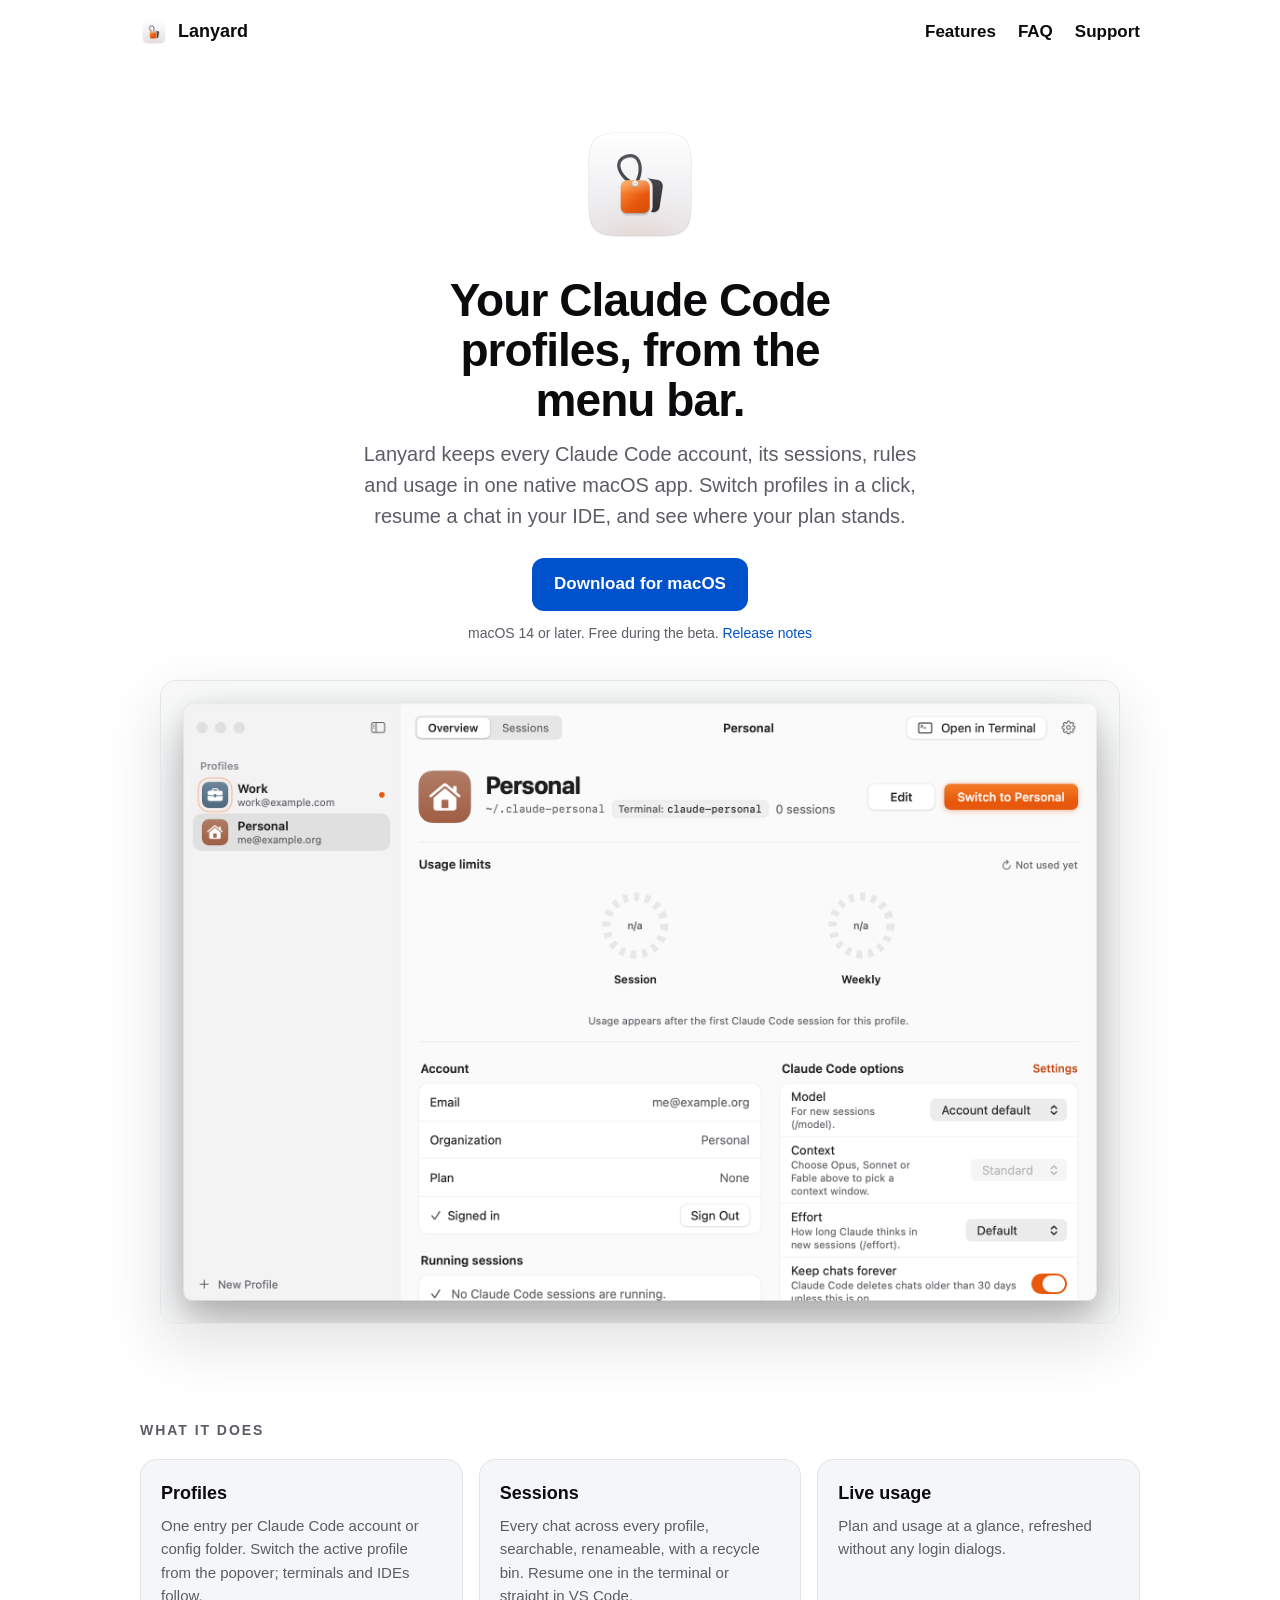
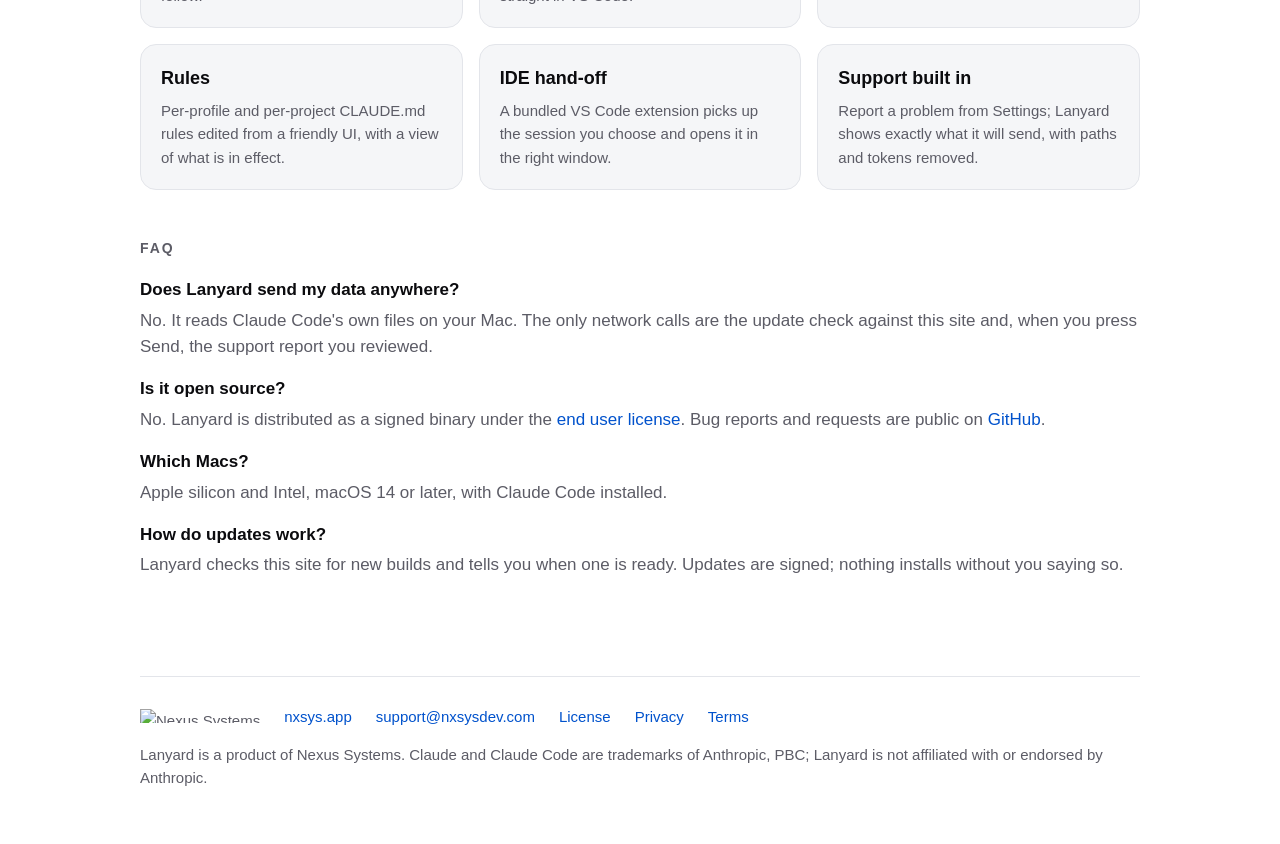
==== docs/index.html @ e1b62640 "chore: initial content" ====
<!doctype html>
<html lang="en">
<head>
<meta charset="utf-8">
<meta name="viewport" content="width=device-width, initial-scale=1">
<title>Lanyard for macOS</title>
<meta name="description" content="Lanyard is a native macOS menu bar app that manages your Claude Code profiles: accounts, sessions, rules, IDE hand-off and usage, from one place.">
<meta property="og:title" content="Lanyard for macOS">
<meta property="og:description" content="Manage your Claude Code profiles from the menu bar.">
<meta property="og:image" content="https://lanyard.nxsys.app/assets/og-image.png">
<meta property="og:url" content="https://lanyard.nxsys.app">
<link rel="icon" href="assets/favicon-64.png" type="image/png">
<style>
  :root { --blue: #0052CC; --ink: #0b0b0e; --muted: #5c5c66; --bg: #ffffff; --card: #f5f6f8; --rule: #e3e5ea; }
  @media (prefers-color-scheme: dark) { :root { --ink: #f3f3f5; --muted: #a0a0aa; --bg: #0b0b0e; --card: #15161a; --rule: #26272d; } }
  * { box-sizing: border-box; }
  html, body { margin: 0; background: var(--bg); color: var(--ink); font: 17px/1.55 -apple-system, "Helvetica Neue", Inter, Arial, sans-serif; }
  a { color: var(--blue); text-decoration: none; } a:hover { text-decoration: underline; }
  .wrap { max-width: 1040px; margin: 0 auto; padding: 0 20px; }
  nav { display: flex; align-items: center; justify-content: space-between; height: 64px; }
  nav .brand { display: flex; align-items: center; gap: 10px; color: var(--ink); font-weight: 700; font-size: 18px; }
  nav .brand img { width: 28px; height: 28px; border-radius: 7px; }
  nav .links a { color: var(--ink); font-weight: 600; margin-left: 22px; }
  .hero { padding: 56px 0 40px; text-align: center; }
  .hero img.icon { width: 128px; height: 128px; border-radius: 28px; }
  .hero h1 { font-size: 46px; line-height: 1.08; letter-spacing: -0.02em; margin: 20px auto 14px; max-width: 18ch; }
  .hero p { font-size: 20px; color: var(--muted); max-width: 52ch; margin: 0 auto 26px; }
  .btn { display: inline-block; background: var(--blue); color: #fff; font-weight: 600; padding: 13px 22px; border-radius: 12px; font-size: 17px; }
  .btn:hover { text-decoration: none; filter: brightness(1.08); }
  .sub { font-size: 14px; color: var(--muted); margin-top: 12px; }
  .shot { margin: 36px auto 0; max-width: 960px; border-radius: 16px; overflow: hidden; border: 1px solid var(--rule); box-shadow: 0 20px 60px rgba(0,0,0,0.12); background: var(--card); }
  .shot img { display: block; width: 100%; height: auto; }
  main { padding: 56px 0 24px; }
  h2 { font-size: 14px; letter-spacing: 0.14em; text-transform: uppercase; color: var(--muted); margin: 0 0 18px; }
  .grid { display: grid; grid-template-columns: repeat(auto-fit, minmax(260px, 1fr)); gap: 16px; }
  .f { background: var(--card); border: 1px solid var(--rule); border-radius: 16px; padding: 20px; }
  .f h3 { margin: 0 0 6px; font-size: 18px; }
  .f p { margin: 0; color: var(--muted); font-size: 15px; }
  .faq dt { font-weight: 600; margin-top: 16px; } .faq dd { margin: 4px 0 0; color: var(--muted); }
  footer { border-top: 1px solid var(--rule); margin-top: 56px; padding: 28px 0 40px; color: var(--muted); font-size: 15px; }
  footer .row { display: flex; flex-wrap: wrap; gap: 8px 24px; align-items: center; }
  footer img { height: 14px; }
  @media (max-width: 600px) { .hero h1 { font-size: 34px; } nav .links a { margin-left: 14px; } }
</style>
</head>
<body>
<div class="wrap">
  <nav>
    <a class="brand" href="/"><img src="assets/lanyard-icon-256.png" alt="">Lanyard</a>
    <div class="links"><a href="#features">Features</a><a href="#faq">FAQ</a><a href="https://github.com/NX-System/lanyard-support">Support</a></div>
  </nav>

  <section class="hero">
    <img class="icon" src="assets/lanyard-icon-256.png" alt="Lanyard icon">
    <h1>Your Claude Code profiles, from the menu bar.</h1>
    <p>Lanyard keeps every Claude Code account, its sessions, rules and usage in one native macOS app. Switch profiles in a click, resume a chat in your IDE, and see where your plan stands.</p>
    <a class="btn" href="https://github.com/NX-System/lanyard-releases/releases/latest">Download for macOS</a>
    <div class="sub">macOS 14 or later. Free during the beta. <a href="https://github.com/NX-System/lanyard-releases/releases">Release notes</a></div>
    <div class="shot"><img src="assets/hero.png" alt="Lanyard main window showing profiles and sessions"></div>
  </section>

  <main>
    <h2 id="features">What it does</h2>
    <div class="grid">
      <div class="f"><h3>Profiles</h3><p>One entry per Claude Code account or config folder. Switch the active profile from the popover; terminals and IDEs follow.</p></div>
      <div class="f"><h3>Sessions</h3><p>Every chat across every profile, searchable, renameable, with a recycle bin. Resume one in the terminal or straight in VS Code.</p></div>
      <div class="f"><h3>Live usage</h3><p>Plan and usage at a glance, refreshed without any login dialogs.</p></div>
      <div class="f"><h3>Rules</h3><p>Per-profile and per-project CLAUDE.md rules edited from a friendly UI, with a view of what is in effect.</p></div>
      <div class="f"><h3>IDE hand-off</h3><p>A bundled VS Code extension picks up the session you choose and opens it in the right window.</p></div>
      <div class="f"><h3>Support built in</h3><p>Report a problem from Settings; Lanyard shows exactly what it will send, with paths and tokens removed.</p></div>
    </div>

    <h2 id="faq" style="margin-top:48px">FAQ</h2>
    <dl class="faq">
      <dt>Does Lanyard send my data anywhere?</dt>
      <dd>No. It reads Claude Code's own files on your Mac. The only network calls are the update check against this site and, when you press Send, the support report you reviewed.</dd>
      <dt>Is it open source?</dt>
      <dd>No. Lanyard is distributed as a signed binary under the <a href="eula.html">end user license</a>. Bug reports and requests are public on <a href="https://github.com/NX-System/lanyard-support">GitHub</a>.</dd>
      <dt>Which Macs?</dt>
      <dd>Apple silicon and Intel, macOS 14 or later, with Claude Code installed.</dd>
      <dt>How do updates work?</dt>
      <dd>Lanyard checks this site for new builds and tells you when one is ready. Updates are signed; nothing installs without you saying so.</dd>
    </dl>
  </main>

  <footer>
    <div class="row">
      <img src="assets/wordmark-blue.svg" alt="Nexus Systems" style="height:14px">
      <a href="https://nxsys.app">nxsys.app</a>
      <a href="mailto:support@nxsysdev.com">support@nxsysdev.com</a>
      <a href="eula.html">License</a>
      <a href="privacy.html">Privacy</a>
      <a href="terms.html">Terms</a>
    </div>
    <p>Lanyard is a product of Nexus Systems. Claude and Claude Code are trademarks of Anthropic, PBC; Lanyard is not affiliated with or endorsed by Anthropic.</p>
  </footer>
</div>
</body>
</html>
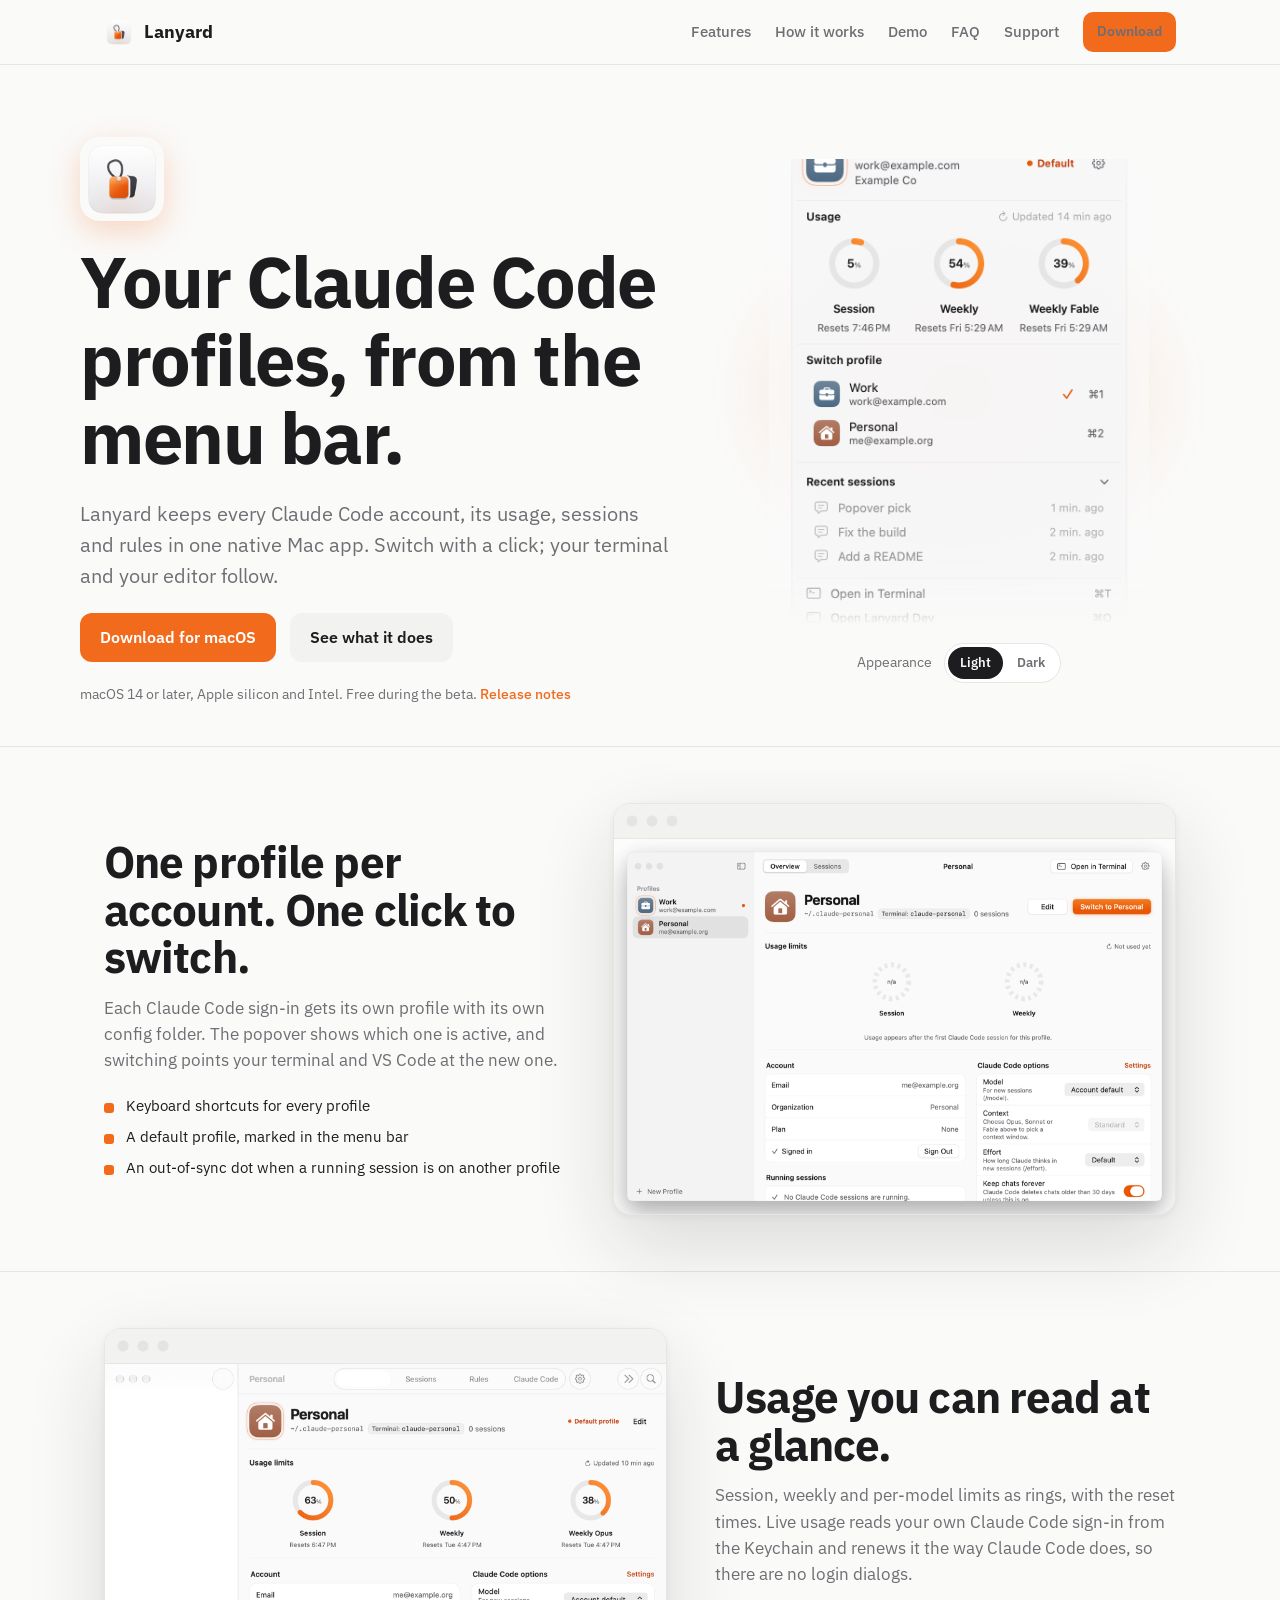
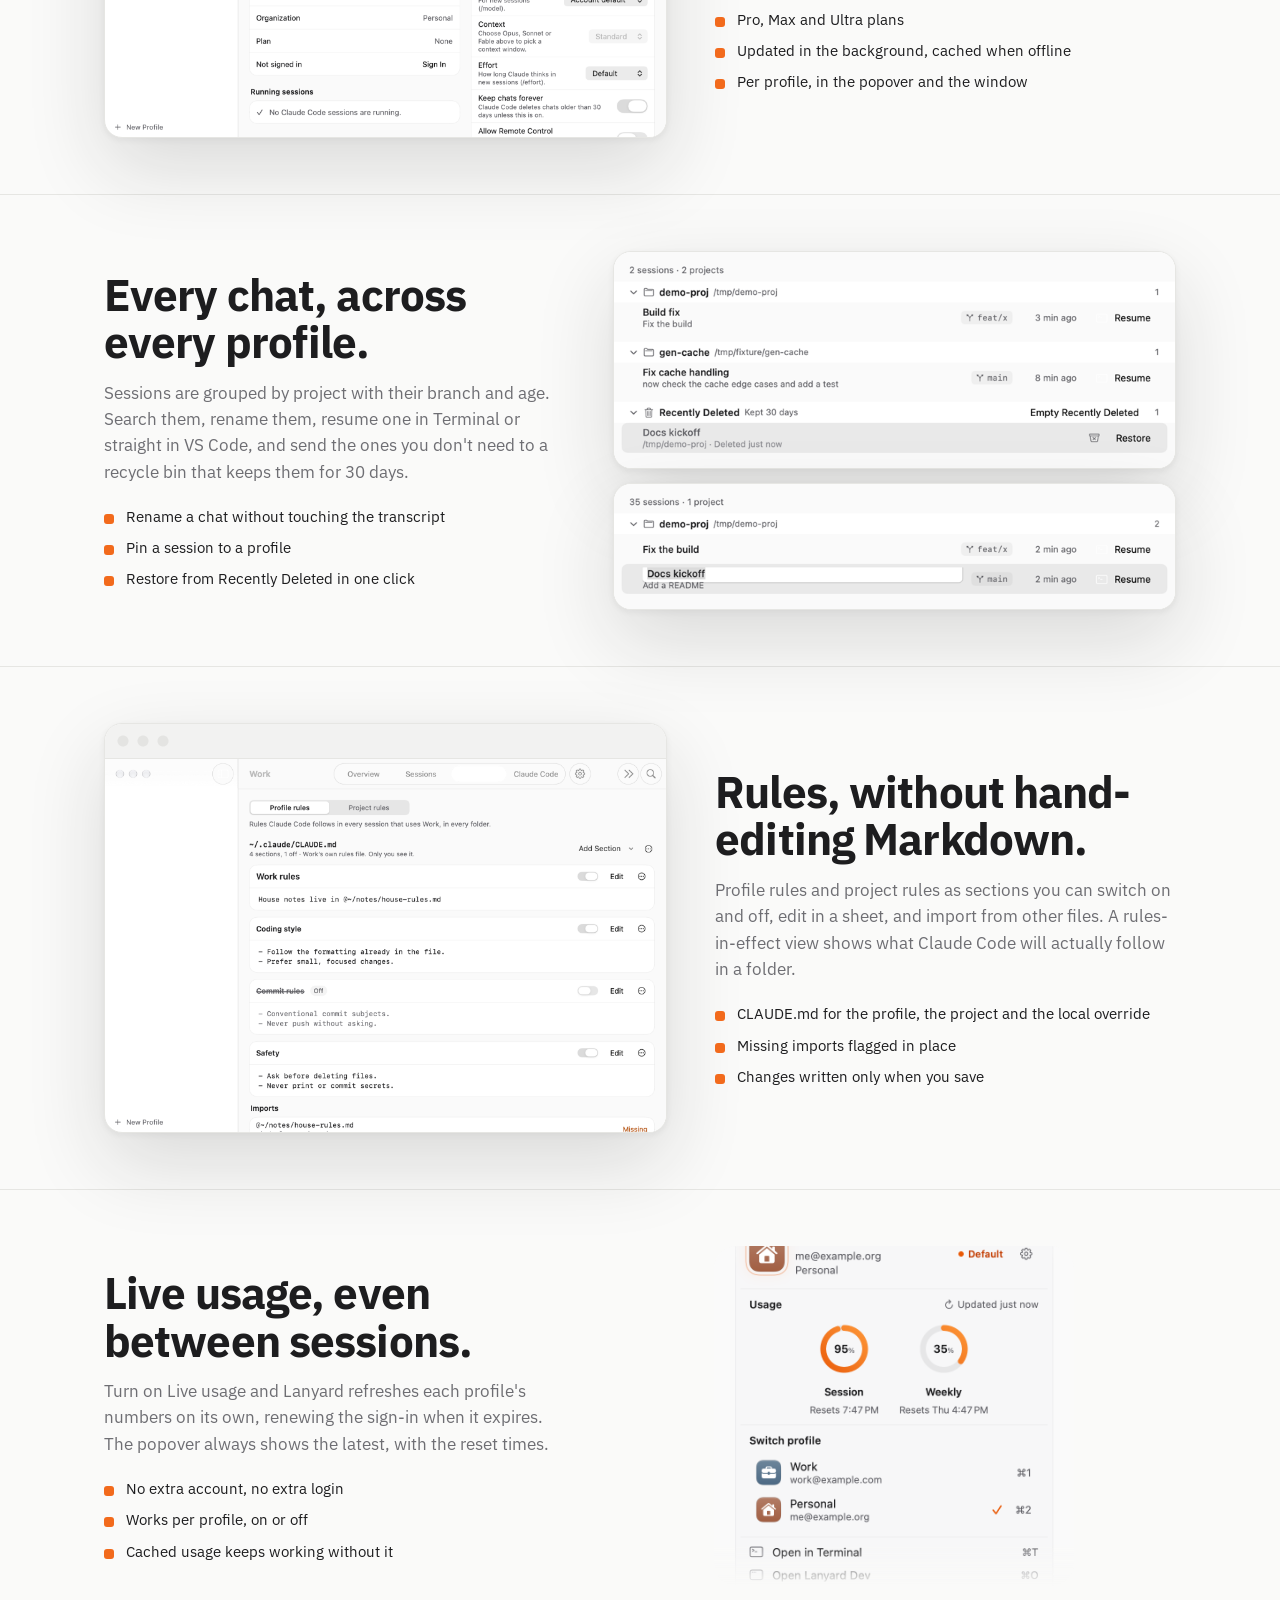
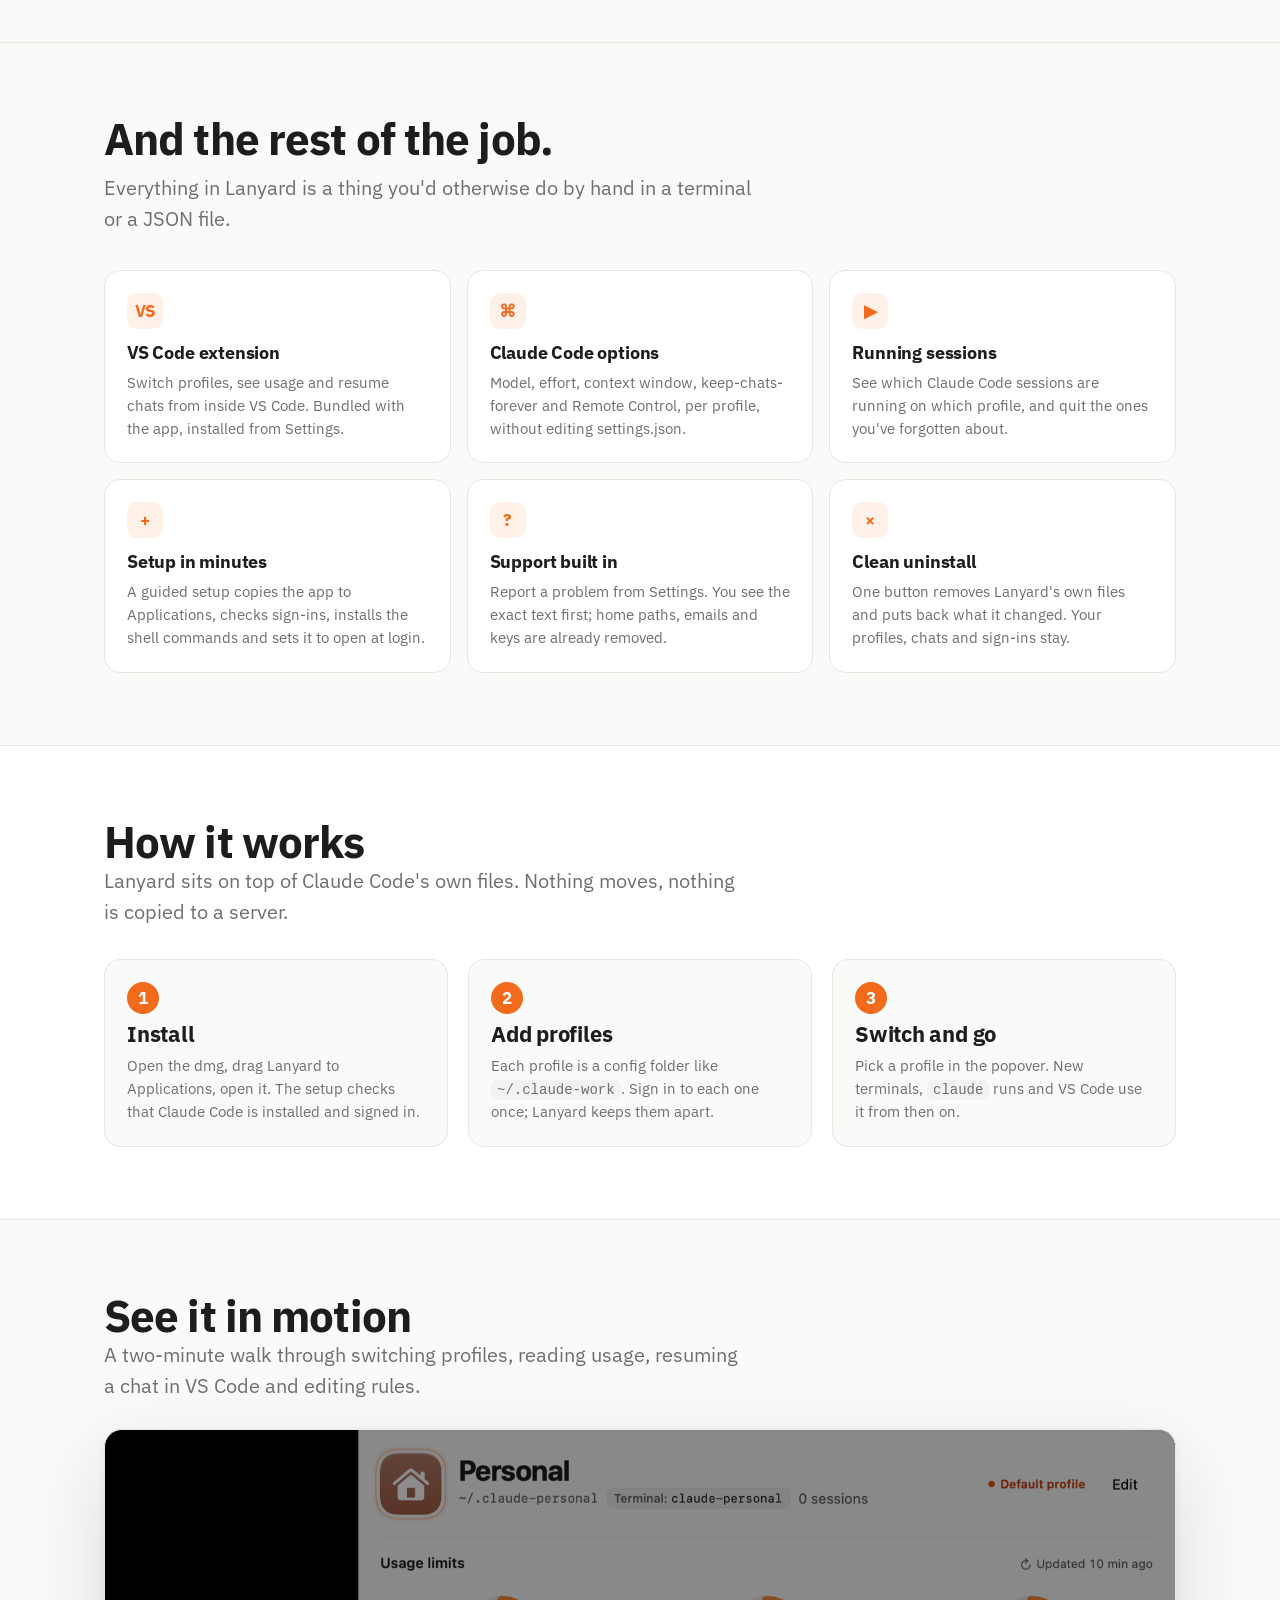
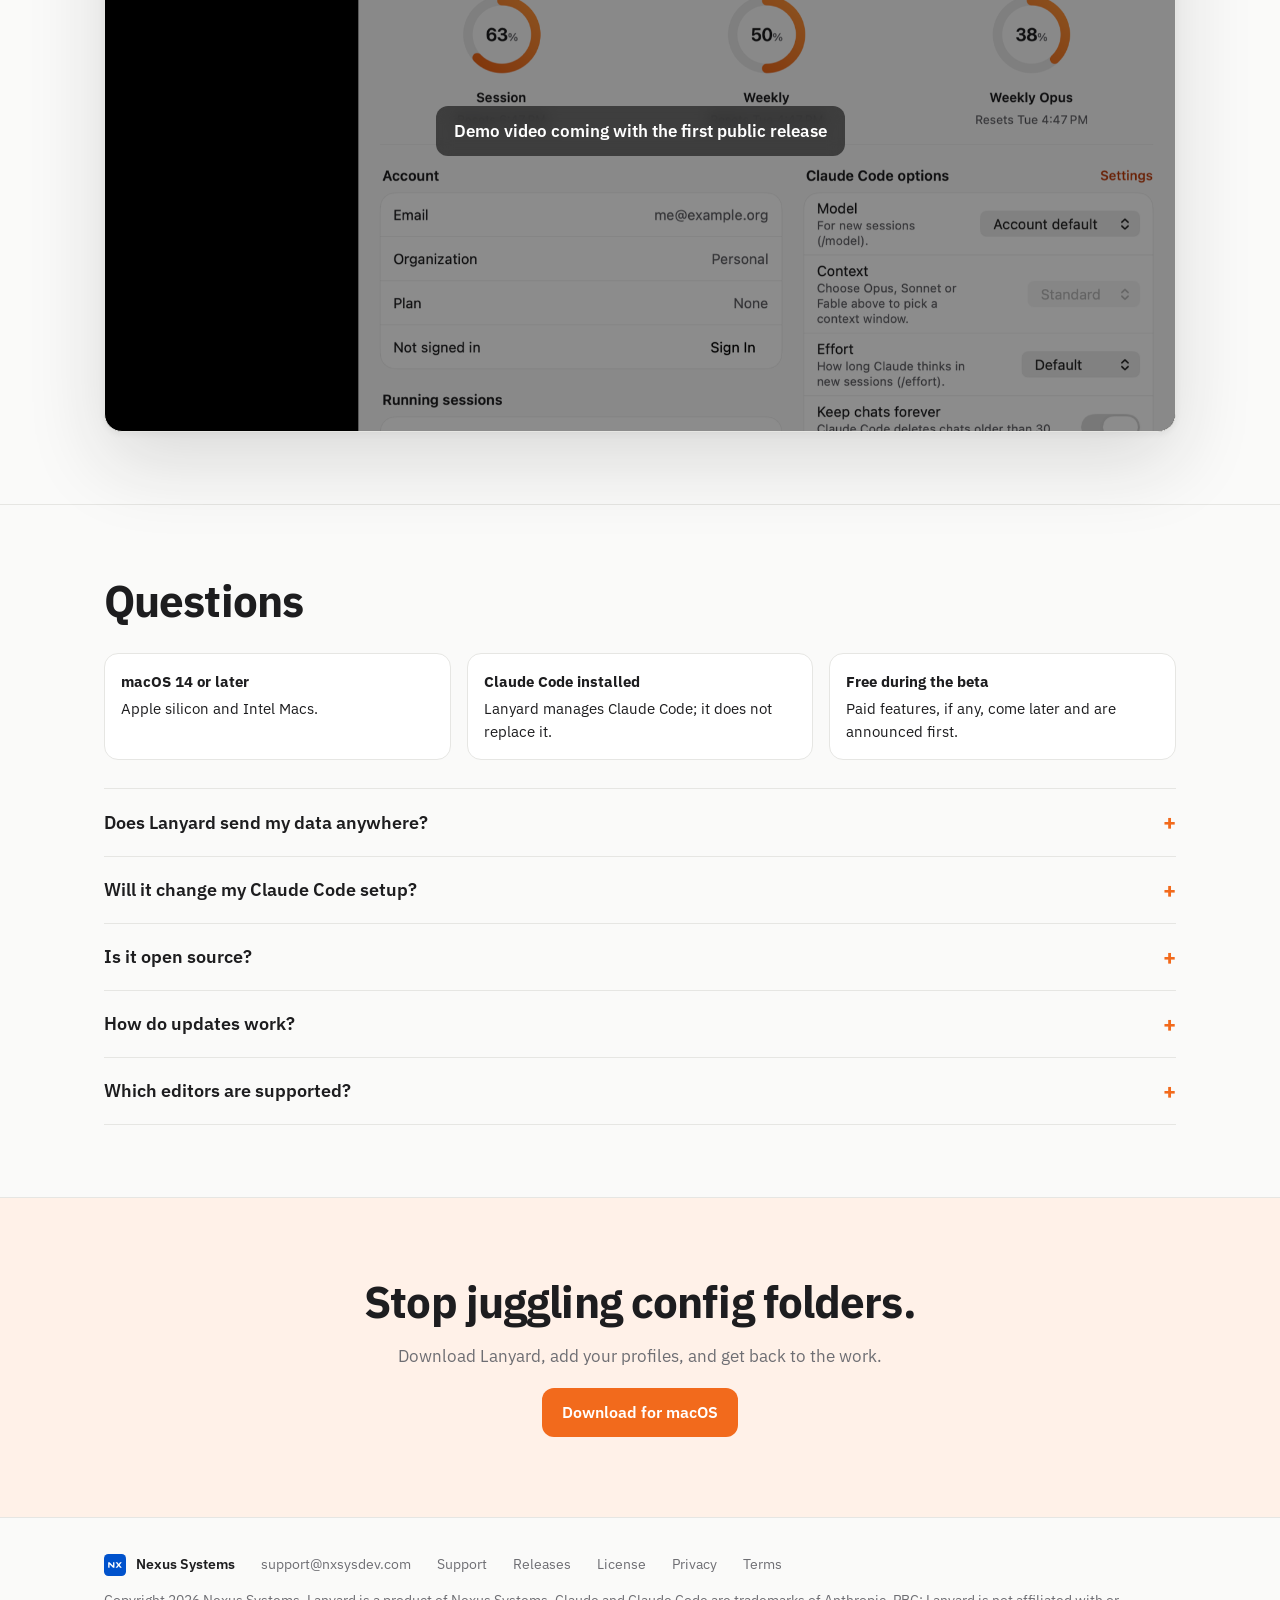
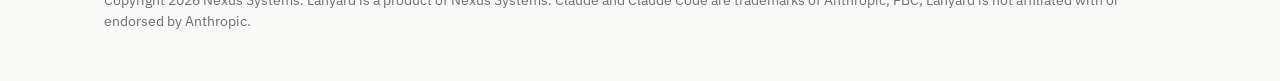
==== commit 80397f77: "site: redesign the Lanyard page with the app's palette, real captures and a feature tour" ====
--- a/docs/index.html
+++ b/docs/index.html
@@ -4,96 +4,376 @@
 <meta charset="utf-8">
 <meta name="viewport" content="width=device-width, initial-scale=1">
 <title>Lanyard for macOS</title>
-<meta name="description" content="Lanyard is a native macOS menu bar app that manages your Claude Code profiles: accounts, sessions, rules, IDE hand-off and usage, from one place.">
+<meta name="description" content="Lanyard is a native macOS menu bar app for Claude Code: every account, its usage, sessions and rules in one place, with a click to switch.">
 <meta property="og:title" content="Lanyard for macOS">
-<meta property="og:description" content="Manage your Claude Code profiles from the menu bar.">
+<meta property="og:description" content="Your Claude Code profiles, from the menu bar.">
 <meta property="og:image" content="https://lanyard.nxsys.app/assets/og-image.png">
 <meta property="og:url" content="https://lanyard.nxsys.app">
+<meta name="theme-color" content="#F26A1C">
 <link rel="icon" href="assets/favicon-64.png" type="image/png">
+<link rel="preconnect" href="https://fonts.googleapis.com">
+<link rel="preconnect" href="https://fonts.gstatic.com" crossorigin>
+<link rel="stylesheet" href="https://fonts.googleapis.com/css2?family=IBM+Plex+Sans:wght@400;500;600;700&display=swap">
 <style>
-  :root { --blue: #0052CC; --ink: #0b0b0e; --muted: #5c5c66; --bg: #ffffff; --card: #f5f6f8; --rule: #e3e5ea; }
-  @media (prefers-color-scheme: dark) { :root { --ink: #f3f3f5; --muted: #a0a0aa; --bg: #0b0b0e; --card: #15161a; --rule: #26272d; } }
+  :root {
+    --orange: #F26A1C; --orange-deep: #D9550A; --orange-soft: #FFF1E8;
+    --bg: #FAFAF9; --panel: #FFFFFF; --panel-2: #F2F2F1; --rule: #E6E6E3;
+    --ink: #1D1D1F; --muted: #6E6E73; --blue: #0052CC;
+    --shadow: 0 30px 80px rgba(29,29,31,0.14), 0 2px 6px rgba(29,29,31,0.06);
+    --radius: 18px;
+  }
+  html[data-theme="dark"] {
+    --orange-soft: #2A1A10;
+    --bg: #0B0B0E; --panel: #151518; --panel-2: #1C1C21; --rule: #2A2A30;
+    --ink: #F3F3F5; --muted: #A0A0AA;
+    --shadow: 0 30px 80px rgba(0,0,0,0.55), 0 2px 6px rgba(0,0,0,0.4);
+  }
+  @media (prefers-color-scheme: dark) {
+    html:not([data-theme="light"]) {
+      --orange-soft: #2A1A10;
+      --bg: #0B0B0E; --panel: #151518; --panel-2: #1C1C21; --rule: #2A2A30;
+      --ink: #F3F3F5; --muted: #A0A0AA;
+      --shadow: 0 30px 80px rgba(0,0,0,0.55), 0 2px 6px rgba(0,0,0,0.4);
+    }
+  }
   * { box-sizing: border-box; }
-  html, body { margin: 0; background: var(--bg); color: var(--ink); font: 17px/1.55 -apple-system, "Helvetica Neue", Inter, Arial, sans-serif; }
-  a { color: var(--blue); text-decoration: none; } a:hover { text-decoration: underline; }
-  .wrap { max-width: 1040px; margin: 0 auto; padding: 0 20px; }
-  nav { display: flex; align-items: center; justify-content: space-between; height: 64px; }
-  nav .brand { display: flex; align-items: center; gap: 10px; color: var(--ink); font-weight: 700; font-size: 18px; }
-  nav .brand img { width: 28px; height: 28px; border-radius: 7px; }
-  nav .links a { color: var(--ink); font-weight: 600; margin-left: 22px; }
-  .hero { padding: 56px 0 40px; text-align: center; }
-  .hero img.icon { width: 128px; height: 128px; border-radius: 28px; }
-  .hero h1 { font-size: 46px; line-height: 1.08; letter-spacing: -0.02em; margin: 20px auto 14px; max-width: 18ch; }
-  .hero p { font-size: 20px; color: var(--muted); max-width: 52ch; margin: 0 auto 26px; }
-  .btn { display: inline-block; background: var(--blue); color: #fff; font-weight: 600; padding: 13px 22px; border-radius: 12px; font-size: 17px; }
-  .btn:hover { text-decoration: none; filter: brightness(1.08); }
-  .sub { font-size: 14px; color: var(--muted); margin-top: 12px; }
-  .shot { margin: 36px auto 0; max-width: 960px; border-radius: 16px; overflow: hidden; border: 1px solid var(--rule); box-shadow: 0 20px 60px rgba(0,0,0,0.12); background: var(--card); }
-  .shot img { display: block; width: 100%; height: auto; }
-  main { padding: 56px 0 24px; }
-  h2 { font-size: 14px; letter-spacing: 0.14em; text-transform: uppercase; color: var(--muted); margin: 0 0 18px; }
-  .grid { display: grid; grid-template-columns: repeat(auto-fit, minmax(260px, 1fr)); gap: 16px; }
-  .f { background: var(--card); border: 1px solid var(--rule); border-radius: 16px; padding: 20px; }
-  .f h3 { margin: 0 0 6px; font-size: 18px; }
-  .f p { margin: 0; color: var(--muted); font-size: 15px; }
-  .faq dt { font-weight: 600; margin-top: 16px; } .faq dd { margin: 4px 0 0; color: var(--muted); }
-  footer { border-top: 1px solid var(--rule); margin-top: 56px; padding: 28px 0 40px; color: var(--muted); font-size: 15px; }
-  footer .row { display: flex; flex-wrap: wrap; gap: 8px 24px; align-items: center; }
-  footer img { height: 14px; }
-  @media (max-width: 600px) { .hero h1 { font-size: 34px; } nav .links a { margin-left: 14px; } }
+  html { scroll-behavior: smooth; }
+  @media (prefers-reduced-motion: reduce) { html { scroll-behavior: auto; } }
+  body { margin: 0; overflow-x: clip; background: var(--bg); color: var(--ink); font: 17px/1.55 "IBM Plex Sans", -apple-system, "Helvetica Neue", Arial, sans-serif; -webkit-font-smoothing: antialiased; }
+  a { color: inherit; text-decoration: none; }
+  img { max-width: 100%; display: block; }
+  .wrap { max-width: 1120px; margin: 0 auto; padding: 0 24px; }
+  h1, h2, h3 { margin: 0; letter-spacing: -0.02em; line-height: 1.08; font-weight: 700; }
+  h1 { font-size: clamp(40px, 6vw, 72px); }
+  h2 { font-size: clamp(30px, 4vw, 44px); }
+  h3 { font-size: 22px; letter-spacing: -0.01em; }
+  p { margin: 0; }
+  .lede { font-size: 20px; color: var(--muted); max-width: 54ch; }
+
+  /* Nav */
+  .nav { position: sticky; top: 0; z-index: 10; backdrop-filter: saturate(180%) blur(18px); -webkit-backdrop-filter: saturate(180%) blur(18px); background: color-mix(in srgb, var(--bg) 78%, transparent); border-bottom: 1px solid var(--rule); }
+  .nav .wrap { display: flex; align-items: center; justify-content: space-between; height: 64px; }
+  .brand { display: flex; align-items: center; gap: 10px; font-weight: 700; font-size: 18px; }
+  .brand img { width: 30px; height: 30px; border-radius: 8px; }
+  .nav-links { display: flex; align-items: center; gap: 24px; font-weight: 500; font-size: 15px; }
+  .nav-links a { color: var(--muted); } .nav-links a:hover { color: var(--ink); }
+  .btn { display: inline-flex; align-items: center; gap: 8px; background: var(--orange); color: #fff; font-weight: 600; padding: 12px 20px; border-radius: 12px; font-size: 16px; transition: transform .15s ease, background .15s ease; }
+  .btn:hover { background: var(--orange-deep); transform: translateY(-1px); }
+  .btn:focus-visible, .toggle:focus-visible, a:focus-visible { outline: 3px solid var(--orange); outline-offset: 3px; }
+  .btn.small { padding: 9px 14px; font-size: 14px; border-radius: 10px; }
+  .btn.ghost { background: var(--panel-2); color: var(--ink); } .btn.ghost:hover { background: var(--rule); }
+  .toggle { display: inline-flex; border: 1px solid var(--rule); border-radius: 999px; padding: 3px; background: var(--panel); gap: 2px; }
+  .toggle button { border: 0; background: transparent; color: var(--muted); font: inherit; font-size: 13px; font-weight: 600; padding: 6px 12px; border-radius: 999px; cursor: pointer; }
+  .toggle button[aria-pressed="true"] { background: var(--ink); color: var(--bg); }
+
+  /* Hero */
+  .hero { padding: 72px 0 40px; display: grid; grid-template-columns: 1.1fr 0.9fr; gap: 48px; align-items: center; }
+  .hero .copy { display: flex; flex-direction: column; gap: 22px; }
+  .hero .icon { width: 84px; height: 84px; border-radius: 20px; box-shadow: 0 10px 30px rgba(242,106,28,0.25); }
+  .hero .cta { display: flex; align-items: center; gap: 14px; flex-wrap: wrap; }
+  .hero .fine { font-size: 14px; color: var(--muted); }
+  .hero .fine a { color: var(--orange); font-weight: 500; }
+  .shot-stage { position: relative; display: flex; justify-content: center; }
+  .shot-stage .pop { width: min(380px, 100%); border-radius: 22px; box-shadow: var(--shadow); -webkit-mask-image: linear-gradient(to bottom, #000 86%, transparent 100%); mask-image: linear-gradient(to bottom, #000 86%, transparent 100%); }
+  .shot-stage .glow { position: absolute; inset: 10% -10% -10% -10%; background: radial-gradient(60% 60% at 50% 40%, rgba(242,106,28,0.22), transparent 70%); z-index: -1; filter: blur(10px); }
+  .appearance { display: flex; justify-content: center; gap: 12px; align-items: center; margin-top: 18px; color: var(--muted); font-size: 14px; }
+
+  /* Feature stripes */
+  .stripe { padding: 56px 0; border-top: 1px solid var(--rule); }
+  .stripe .wrap { display: grid; grid-template-columns: 0.9fr 1.1fr; gap: 48px; align-items: center; }
+  .stripe.flip .wrap { grid-template-columns: 1.1fr 0.9fr; }
+  .stripe.flip .text { order: 2; }
+  .stripe .text { display: flex; flex-direction: column; gap: 14px; }
+  .stripe .text p { color: var(--muted); max-width: 46ch; }
+  .stripe ul { margin: 6px 0 0; padding: 0; list-style: none; display: grid; gap: 8px; color: var(--ink); font-size: 15px; }
+  .stripe li { padding-left: 22px; position: relative; }
+  .stripe li::before { content: ""; position: absolute; left: 0; top: 9px; width: 10px; height: 10px; border-radius: 3px; background: var(--orange); }
+  .frame { background: var(--panel); border: 1px solid var(--rule); border-radius: var(--radius); box-shadow: var(--shadow); overflow: hidden; }
+  .frame img { width: 100%; height: auto; }
+  .frame.window::before { content: ""; display: block; height: 34px; background: var(--panel-2); border-bottom: 1px solid var(--rule); background-image: radial-gradient(circle at 18px 17px, #e4e4e2 0 5px, transparent 6px), radial-gradient(circle at 38px 17px, #e4e4e2 0 5px, transparent 6px), radial-gradient(circle at 58px 17px, #e4e4e2 0 5px, transparent 6px); }
+  html[data-theme="dark"] .frame.window::before { background-image: radial-gradient(circle at 18px 17px, #3a3a40 0 5px, transparent 6px), radial-gradient(circle at 38px 17px, #3a3a40 0 5px, transparent 6px), radial-gradient(circle at 58px 17px, #3a3a40 0 5px, transparent 6px); }
+  .frame.popover { max-width: 360px; margin: 0 auto; border-radius: 22px; }
+  .frame.crop { -webkit-mask-image: linear-gradient(to bottom, #000 88%, transparent 100%); mask-image: linear-gradient(to bottom, #000 88%, transparent 100%); border: 0; box-shadow: none; background: transparent; }
+  .frame.crop img { border-radius: var(--radius); box-shadow: var(--shadow); }
+
+  /* Grid of smaller features */
+  .more { padding: 72px 0; border-top: 1px solid var(--rule); }
+  .more h2 { margin-bottom: 10px; }
+  .more .lede { margin-bottom: 36px; }
+  .grid { display: grid; grid-template-columns: repeat(3, 1fr); gap: 16px; }
+  .cell { background: var(--panel); border: 1px solid var(--rule); border-radius: 16px; padding: 22px; display: flex; flex-direction: column; gap: 8px; }
+  .cell h3 { font-size: 18px; }
+  .cell p { color: var(--muted); font-size: 15px; }
+  .cell .k { width: 36px; height: 36px; border-radius: 10px; background: var(--orange-soft); color: var(--orange); display: grid; place-items: center; font-weight: 700; margin-bottom: 6px; }
+
+  /* Steps */
+  .steps { padding: 72px 0; border-top: 1px solid var(--rule); background: var(--panel); }
+  .steps ol { counter-reset: s; list-style: none; margin: 32px 0 0; padding: 0; display: grid; grid-template-columns: repeat(3, 1fr); gap: 20px; }
+  .steps li { counter-increment: s; background: var(--bg); border: 1px solid var(--rule); border-radius: 16px; padding: 22px; display: flex; flex-direction: column; gap: 8px; }
+  .steps li::before { content: counter(s); width: 32px; height: 32px; border-radius: 50%; background: var(--orange); color: #fff; font-weight: 700; display: grid; place-items: center; }
+  .steps li p { color: var(--muted); font-size: 15px; }
+  .steps li code { font: 14px "SF Mono", Menlo, monospace; background: var(--panel-2); padding: 2px 6px; border-radius: 6px; }
+
+  /* Video */
+  .video { padding: 72px 0; border-top: 1px solid var(--rule); }
+  .video .slot { position: relative; border-radius: var(--radius); overflow: hidden; box-shadow: var(--shadow); border: 1px solid var(--rule); background: #000; aspect-ratio: 16 / 9; margin-top: 28px; }
+  .video .slot img { width: 100%; height: 100%; object-fit: cover; opacity: 0.55; }
+  .video .slot .label { position: absolute; inset: 0; display: grid; place-items: center; color: #fff; text-align: center; padding: 24px; }
+  .video .slot .label span { display: inline-block; background: rgba(0,0,0,0.55); backdrop-filter: blur(8px); padding: 12px 18px; border-radius: 12px; font-weight: 600; }
+  .video video { width: 100%; height: 100%; display: block; }
+
+  /* FAQ */
+  .faq { padding: 72px 0; border-top: 1px solid var(--rule); }
+  .faq details { border-top: 1px solid var(--rule); padding: 16px 0; }
+  .faq details:last-of-type { border-bottom: 1px solid var(--rule); }
+  .faq summary { cursor: pointer; font-weight: 600; font-size: 18px; list-style: none; display: flex; justify-content: space-between; align-items: center; }
+  .faq summary::after { content: "+"; color: var(--orange); font-weight: 700; font-size: 22px; }
+  .faq details[open] summary::after { content: "\2013"; }
+  .faq details p { color: var(--muted); margin-top: 10px; max-width: 70ch; }
+  .faq .req { margin-top: 28px; display: grid; grid-template-columns: repeat(3, 1fr); gap: 16px; }
+  .faq .req div { background: var(--panel); border: 1px solid var(--rule); border-radius: 14px; padding: 16px; font-size: 15px; }
+  .faq .req strong { display: block; margin-bottom: 4px; }
+
+  /* Final CTA */
+  .end { padding: 80px 0; border-top: 1px solid var(--rule); background: var(--orange-soft); text-align: center; }
+  .end .wrap { display: flex; flex-direction: column; align-items: center; gap: 18px; }
+  .end p { color: var(--muted); }
+
+  footer { border-top: 1px solid var(--rule); padding: 36px 0 48px; color: var(--muted); font-size: 14px; }
+  footer .row { display: flex; flex-wrap: wrap; gap: 10px 26px; align-items: center; margin-bottom: 14px; }
+  footer .row a:hover { color: var(--ink); }
+  footer .nx { display: flex; align-items: center; gap: 10px; color: var(--ink); font-weight: 600; }
+  footer .nx img { height: 22px; }
+
+
+  @media (max-width: 860px) {
+    .hero, .stripe .wrap, .stripe.flip .wrap { grid-template-columns: 1fr; }
+    .stripe.flip .text { order: 0; }
+    .grid, .steps ol, .faq .req { grid-template-columns: 1fr; }
+    .nav-links a:not(.btn) { display: none; }
+    .hero { padding-top: 40px; }
+  }
 </style>
 </head>
 <body>
-<div class="wrap">
-  <nav>
+
+<header class="nav">
+  <div class="wrap">
     <a class="brand" href="/"><img src="assets/lanyard-icon-256.png" alt="">Lanyard</a>
-    <div class="links"><a href="#features">Features</a><a href="#faq">FAQ</a><a href="https://github.com/NX-System/lanyard-support">Support</a></div>
-  </nav>
-
-  <section class="hero">
-    <img class="icon" src="assets/lanyard-icon-256.png" alt="Lanyard icon">
-    <h1>Your Claude Code profiles, from the menu bar.</h1>
-    <p>Lanyard keeps every Claude Code account, its sessions, rules and usage in one native macOS app. Switch profiles in a click, resume a chat in your IDE, and see where your plan stands.</p>
-    <a class="btn" href="https://github.com/NX-System/lanyard-releases/releases/latest">Download for macOS</a>
-    <div class="sub">macOS 14 or later. Free during the beta. <a href="https://github.com/NX-System/lanyard-releases/releases">Release notes</a></div>
-    <div class="shot"><img src="assets/hero.png" alt="Lanyard main window showing profiles and sessions"></div>
-  </section>
-
-  <main>
-    <h2 id="features">What it does</h2>
-    <div class="grid">
-      <div class="f"><h3>Profiles</h3><p>One entry per Claude Code account or config folder. Switch the active profile from the popover; terminals and IDEs follow.</p></div>
-      <div class="f"><h3>Sessions</h3><p>Every chat across every profile, searchable, renameable, with a recycle bin. Resume one in the terminal or straight in VS Code.</p></div>
-      <div class="f"><h3>Live usage</h3><p>Plan and usage at a glance, refreshed without any login dialogs.</p></div>
-      <div class="f"><h3>Rules</h3><p>Per-profile and per-project CLAUDE.md rules edited from a friendly UI, with a view of what is in effect.</p></div>
-      <div class="f"><h3>IDE hand-off</h3><p>A bundled VS Code extension picks up the session you choose and opens it in the right window.</p></div>
-      <div class="f"><h3>Support built in</h3><p>Report a problem from Settings; Lanyard shows exactly what it will send, with paths and tokens removed.</p></div>
-    </div>
-
-    <h2 id="faq" style="margin-top:48px">FAQ</h2>
-    <dl class="faq">
-      <dt>Does Lanyard send my data anywhere?</dt>
-      <dd>No. It reads Claude Code's own files on your Mac. The only network calls are the update check against this site and, when you press Send, the support report you reviewed.</dd>
-      <dt>Is it open source?</dt>
-      <dd>No. Lanyard is distributed as a signed binary under the <a href="eula.html">end user license</a>. Bug reports and requests are public on <a href="https://github.com/NX-System/lanyard-support">GitHub</a>.</dd>
-      <dt>Which Macs?</dt>
-      <dd>Apple silicon and Intel, macOS 14 or later, with Claude Code installed.</dd>
-      <dt>How do updates work?</dt>
-      <dd>Lanyard checks this site for new builds and tells you when one is ready. Updates are signed; nothing installs without you saying so.</dd>
-    </dl>
-  </main>
-
-  <footer>
+    <nav class="nav-links" aria-label="Site">
+      <a href="#features">Features</a>
+      <a href="#how">How it works</a>
+      <a href="#demo">Demo</a>
+      <a href="#faq">FAQ</a>
+      <a href="https://github.com/NX-System/lanyard-support">Support</a>
+      <a class="btn small" href="https://github.com/NX-System/lanyard-releases/releases">Download</a>
+    </nav>
+  </div>
+</header>
+
+<main>
+  <section class="wrap hero">
+    <div class="copy">
+      <img class="icon" src="assets/lanyard-icon-256.png" alt="Lanyard icon">
+      <h1>Your Claude Code profiles, from the menu bar.</h1>
+      <p class="lede">Lanyard keeps every Claude Code account, its usage, sessions and rules in one native Mac app. Switch with a click; your terminal and your editor follow.</p>
+      <div class="cta">
+        <a class="btn" href="https://github.com/NX-System/lanyard-releases/releases">Download for macOS</a>
+        <a class="btn ghost" href="#features">See what it does</a>
+      </div>
+      <p class="fine">macOS 14 or later, Apple silicon and Intel. Free during the beta. <a href="https://github.com/NX-System/lanyard-releases/releases">Release notes</a></p>
+    </div>
+    <div>
+      <div class="shot-stage">
+        <div class="glow" aria-hidden="true"></div>
+        <img class="pop shot" data-light="assets/app/popover-light.png" data-dark="assets/app/popover-dark.png" src="assets/app/popover-light.png" alt="The Lanyard menu bar popover: the default profile, three usage rings, the profile switcher and recent sessions">
+      </div>
+      <div class="appearance">
+        <span>Appearance</span>
+        <div class="toggle" role="group" aria-label="Screenshot appearance">
+          <button type="button" data-set="light" aria-pressed="true">Light</button>
+          <button type="button" data-set="dark" aria-pressed="false">Dark</button>
+        </div>
+      </div>
+    </div>
+  </section>
+
+  <section id="features" class="stripe">
+    <div class="wrap">
+      <div class="text">
+        <h2>One profile per account. One click to switch.</h2>
+        <p>Each Claude Code sign-in gets its own profile with its own config folder. The popover shows which one is active, and switching points your terminal and VS Code at the new one.</p>
+        <ul>
+          <li>Keyboard shortcuts for every profile</li>
+          <li>A default profile, marked in the menu bar</li>
+          <li>An out-of-sync dot when a running session is on another profile</li>
+        </ul>
+      </div>
+      <div class="frame window"><img class="shot" data-light="assets/app/main-light.png" data-dark="assets/app/main-dark.png" src="assets/app/main-light.png" alt="Lanyard main window with the profile list, account details and Claude Code options"></div>
+    </div>
+  </section>
+
+  <section class="stripe flip">
+    <div class="wrap">
+      <div class="text">
+        <h2>Usage you can read at a glance.</h2>
+        <p>Session, weekly and per-model limits as rings, with the reset times. Live usage reads your own Claude Code sign-in from the Keychain and renews it the way Claude Code does, so there are no login dialogs.</p>
+        <ul>
+          <li>Pro, Max and Ultra plans</li>
+          <li>Updated in the background, cached when offline</li>
+          <li>Per profile, in the popover and the window</li>
+        </ul>
+      </div>
+      <div class="frame window"><img class="shot" data-light="assets/app/overview-light.png" data-dark="assets/app/overview-dark.png" src="assets/app/overview-light.png" alt="The Overview tab with three usage rings, account details and Claude Code options"></div>
+    </div>
+  </section>
+
+  <section class="stripe">
+    <div class="wrap">
+      <div class="text">
+        <h2>Every chat, across every profile.</h2>
+        <p>Sessions are grouped by project with their branch and age. Search them, rename them, resume one in Terminal or straight in VS Code, and send the ones you don't need to a recycle bin that keeps them for 30 days.</p>
+        <ul>
+          <li>Rename a chat without touching the transcript</li>
+          <li>Pin a session to a profile</li>
+          <li>Restore from Recently Deleted in one click</li>
+        </ul>
+      </div>
+      <div style="display:grid;gap:14px">
+        <div class="frame"><img src="assets/app/recycle-light.png" alt="The Sessions list grouped by project, with Recently Deleted and a Restore button"></div>
+        <div class="frame"><img src="assets/app/rename-light.png" alt="Renaming a chat inline in the Sessions list"></div>
+      </div>
+    </div>
+  </section>
+
+  <section class="stripe flip">
+    <div class="wrap">
+      <div class="text">
+        <h2>Rules, without hand-editing Markdown.</h2>
+        <p>Profile rules and project rules as sections you can switch on and off, edit in a sheet, and import from other files. A rules-in-effect view shows what Claude Code will actually follow in a folder.</p>
+        <ul>
+          <li>CLAUDE.md for the profile, the project and the local override</li>
+          <li>Missing imports flagged in place</li>
+          <li>Changes written only when you save</li>
+        </ul>
+      </div>
+      <div class="frame window"><img class="shot" data-light="assets/app/rules-light.png" data-dark="assets/app/rules-dark.png" src="assets/app/rules-light.png" alt="The Rules tab with profile rule sections, toggles and an imports list"></div>
+    </div>
+  </section>
+
+  <section class="stripe">
+    <div class="wrap">
+      <div class="text">
+        <h2>Live usage, even between sessions.</h2>
+        <p>Turn on Live usage and Lanyard refreshes each profile's numbers on its own, renewing the sign-in when it expires. The popover always shows the latest, with the reset times.</p>
+        <ul>
+          <li>No extra account, no extra login</li>
+          <li>Works per profile, on or off</li>
+          <li>Cached usage keeps working without it</li>
+        </ul>
+      </div>
+      <div class="frame popover crop"><img class="shot" data-light="assets/app/live-light.png" data-dark="assets/app/live-dark.png" src="assets/app/live-light.png" alt="The popover with live usage rings for the Personal profile"></div>
+    </div>
+  </section>
+
+  <section class="more">
+    <div class="wrap">
+      <h2>And the rest of the job.</h2>
+      <p class="lede">Everything in Lanyard is a thing you'd otherwise do by hand in a terminal or a JSON file.</p>
+      <div class="grid">
+        <div class="cell"><div class="k">VS</div><h3>VS Code extension</h3><p>Switch profiles, see usage and resume chats from inside VS Code. Bundled with the app, installed from Settings.</p></div>
+        <div class="cell"><div class="k">⌘</div><h3>Claude Code options</h3><p>Model, effort, context window, keep-chats-forever and Remote Control, per profile, without editing settings.json.</p></div>
+        <div class="cell"><div class="k">▶</div><h3>Running sessions</h3><p>See which Claude Code sessions are running on which profile, and quit the ones you've forgotten about.</p></div>
+        <div class="cell"><div class="k">+</div><h3>Setup in minutes</h3><p>A guided setup copies the app to Applications, checks sign-ins, installs the shell commands and sets it to open at login.</p></div>
+        <div class="cell"><div class="k">?</div><h3>Support built in</h3><p>Report a problem from Settings. You see the exact text first; home paths, emails and keys are already removed.</p></div>
+        <div class="cell"><div class="k">×</div><h3>Clean uninstall</h3><p>One button removes Lanyard's own files and puts back what it changed. Your profiles, chats and sign-ins stay.</p></div>
+      </div>
+    </div>
+  </section>
+
+  <section id="how" class="steps">
+    <div class="wrap">
+      <h2>How it works</h2>
+      <p class="lede">Lanyard sits on top of Claude Code's own files. Nothing moves, nothing is copied to a server.</p>
+      <ol>
+        <li><h3>Install</h3><p>Open the dmg, drag Lanyard to Applications, open it. The setup checks that Claude Code is installed and signed in.</p></li>
+        <li><h3>Add profiles</h3><p>Each profile is a config folder like <code>~/.claude-work</code>. Sign in to each one once; Lanyard keeps them apart.</p></li>
+        <li><h3>Switch and go</h3><p>Pick a profile in the popover. New terminals, <code>claude</code> runs and VS Code use it from then on.</p></li>
+      </ol>
+    </div>
+  </section>
+
+  <section id="demo" class="video">
+    <div class="wrap">
+      <h2>See it in motion</h2>
+      <p class="lede">A two-minute walk through switching profiles, reading usage, resuming a chat in VS Code and editing rules.</p>
+      <div class="slot" id="demo-slot">
+        <img src="assets/app/overview-light.png" alt="">
+        <div class="label"><span>Demo video coming with the first public release</span></div>
+      </div>
+    </div>
+  </section>
+
+  <section id="faq" class="faq">
+    <div class="wrap">
+      <h2>Questions</h2>
+      <div class="req">
+        <div><strong>macOS 14 or later</strong>Apple silicon and Intel Macs.</div>
+        <div><strong>Claude Code installed</strong>Lanyard manages Claude Code; it does not replace it.</div>
+        <div><strong>Free during the beta</strong>Paid features, if any, come later and are announced first.</div>
+      </div>
+      <div style="margin-top:28px">
+        <details><summary>Does Lanyard send my data anywhere?</summary><p>No. It reads Claude Code's files on your Mac. The only network calls are the update check against this site, the usage request to Anthropic made with your own sign-in when Live usage is on, and a support report when you press Send after reviewing it. Details are in the <a href="privacy.html" style="color:var(--orange)">privacy policy</a>.</p></details>
+        <details><summary>Will it change my Claude Code setup?</summary><p>Only when you ask it to: switching a profile, saving a rule, renaming a chat. Uninstall puts back what it changed.</p></details>
+        <details><summary>Is it open source?</summary><p>No. Lanyard ships as a signed binary under the <a href="eula.html" style="color:var(--orange)">end user license</a>. Bug reports and requests are public on <a href="https://github.com/NX-System/lanyard-support" style="color:var(--orange)">GitHub</a>.</p></details>
+        <details><summary>How do updates work?</summary><p>Lanyard checks this site for new builds and tells you when one is ready. Updates are signed and verified before they install, and nothing installs without you saying so.</p></details>
+        <details><summary>Which editors are supported?</summary><p>VS Code today, with the bundled extension. Cursor and Windsurf can open sessions; their extension support is on the roadmap.</p></details>
+      </div>
+    </div>
+  </section>
+
+  <section class="end">
+    <div class="wrap">
+      <h2>Stop juggling config folders.</h2>
+      <p>Download Lanyard, add your profiles, and get back to the work.</p>
+      <a class="btn" href="https://github.com/NX-System/lanyard-releases/releases">Download for macOS</a>
+    </div>
+  </section>
+</main>
+
+<footer>
+  <div class="wrap">
     <div class="row">
-      <img src="assets/wordmark-blue.svg" alt="Nexus Systems" style="height:14px">
-      <a href="https://nxsys.app">nxsys.app</a>
+      <a class="nx" href="https://nxsys.app"><img src="assets/nx-tile.svg" alt="">Nexus Systems</a>
       <a href="mailto:support@nxsysdev.com">support@nxsysdev.com</a>
+      <a href="https://github.com/NX-System/lanyard-support">Support</a>
+      <a href="https://github.com/NX-System/lanyard-releases/releases">Releases</a>
       <a href="eula.html">License</a>
       <a href="privacy.html">Privacy</a>
       <a href="terms.html">Terms</a>
     </div>
-    <p>Lanyard is a product of Nexus Systems. Claude and Claude Code are trademarks of Anthropic, PBC; Lanyard is not affiliated with or endorsed by Anthropic.</p>
-  </footer>
-</div>
+    <p>Copyright 2026 Nexus Systems. Lanyard is a product of Nexus Systems. Claude and Claude Code are trademarks of Anthropic, PBC; Lanyard is not affiliated with or endorsed by Anthropic.</p>
+  </div>
+</footer>
+
+<script>
+  (function () {
+    var root = document.documentElement;
+    var shots = document.querySelectorAll('img.shot');
+    var buttons = document.querySelectorAll('.toggle button');
+    function apply(mode) {
+      root.setAttribute('data-theme', mode);
+      shots.forEach(function (img) { img.src = img.getAttribute('data-' + mode); });
+      buttons.forEach(function (b) { b.setAttribute('aria-pressed', String(b.getAttribute('data-set') === mode)); });
+      try { localStorage.setItem('lanyard-theme', mode); } catch (e) {}
+    }
+    var saved = null;
+    try { saved = localStorage.getItem('lanyard-theme'); } catch (e) {}
+    var initial = saved || (window.matchMedia && window.matchMedia('(prefers-color-scheme: dark)').matches ? 'dark' : 'light');
+    apply(initial);
+    buttons.forEach(function (b) { b.addEventListener('click', function () { apply(b.getAttribute('data-set')); }); });
+
+  })();
+</script>
 </body>
 </html>
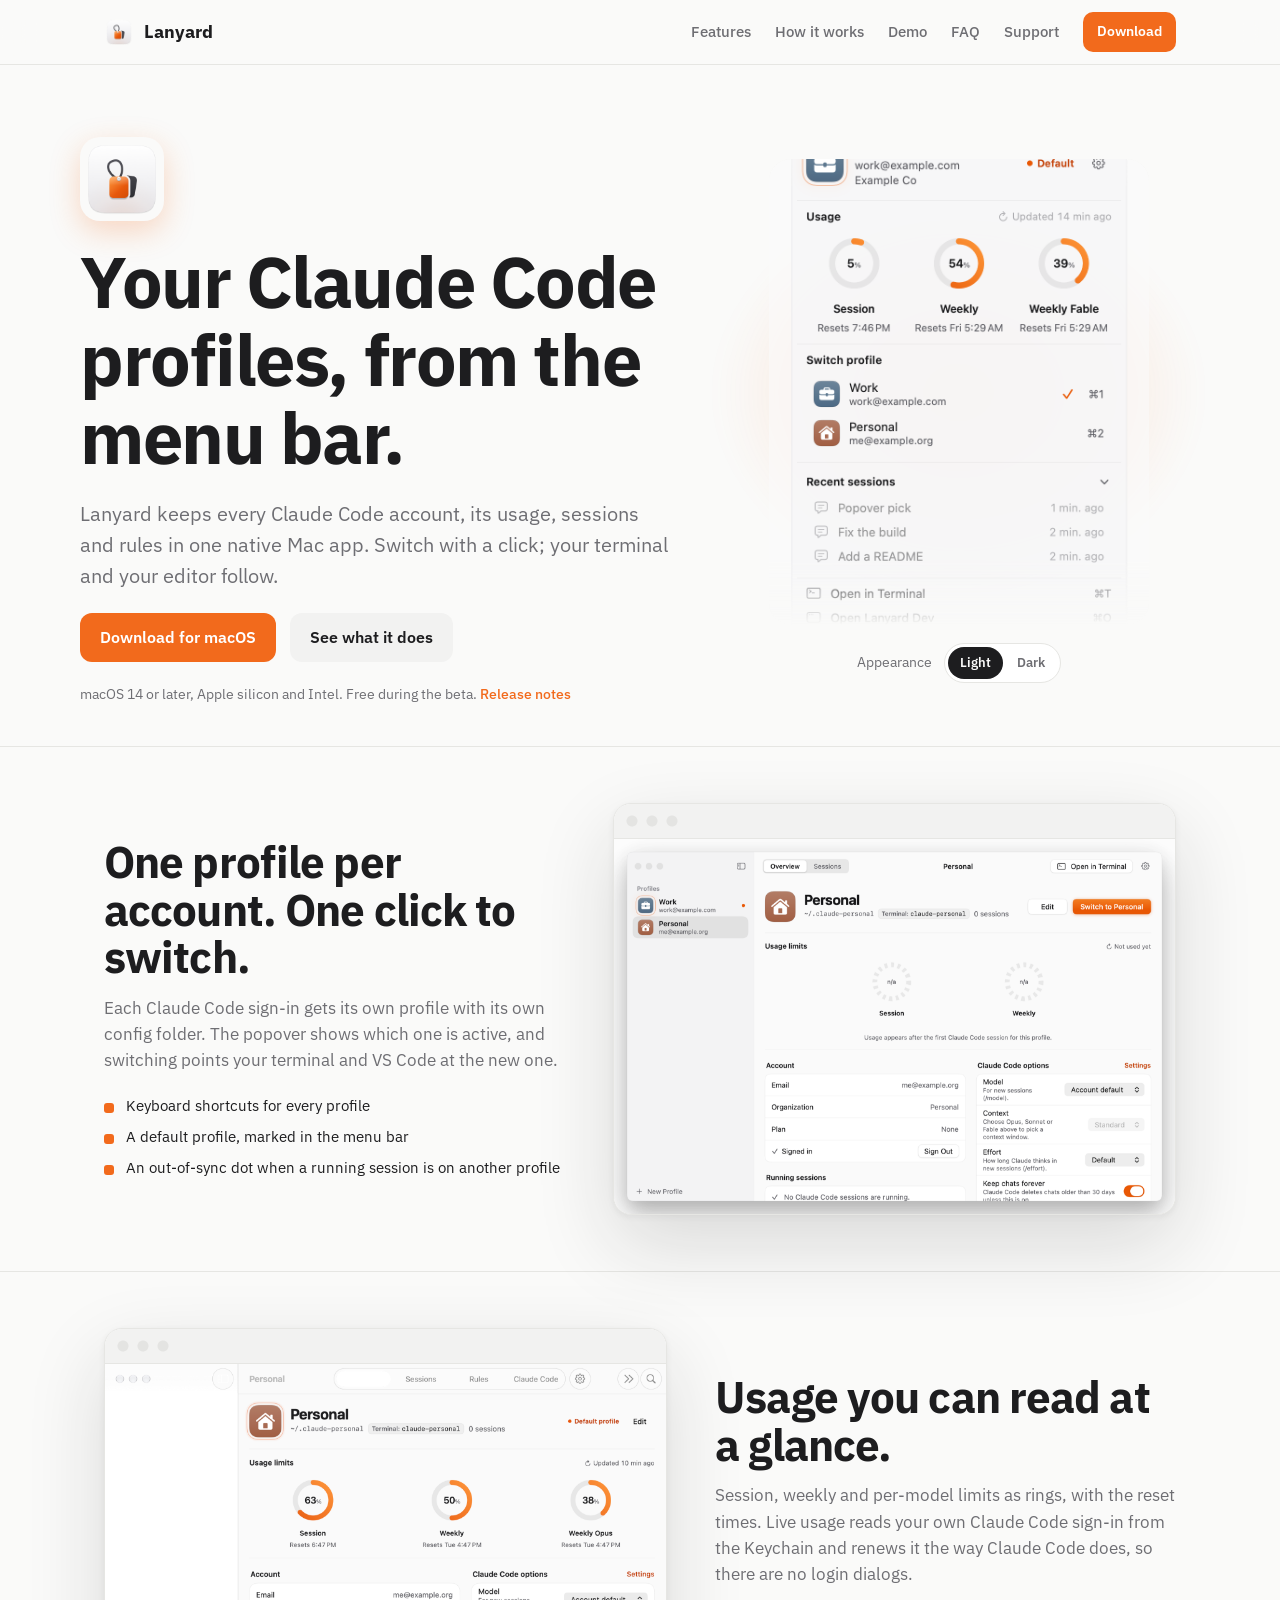
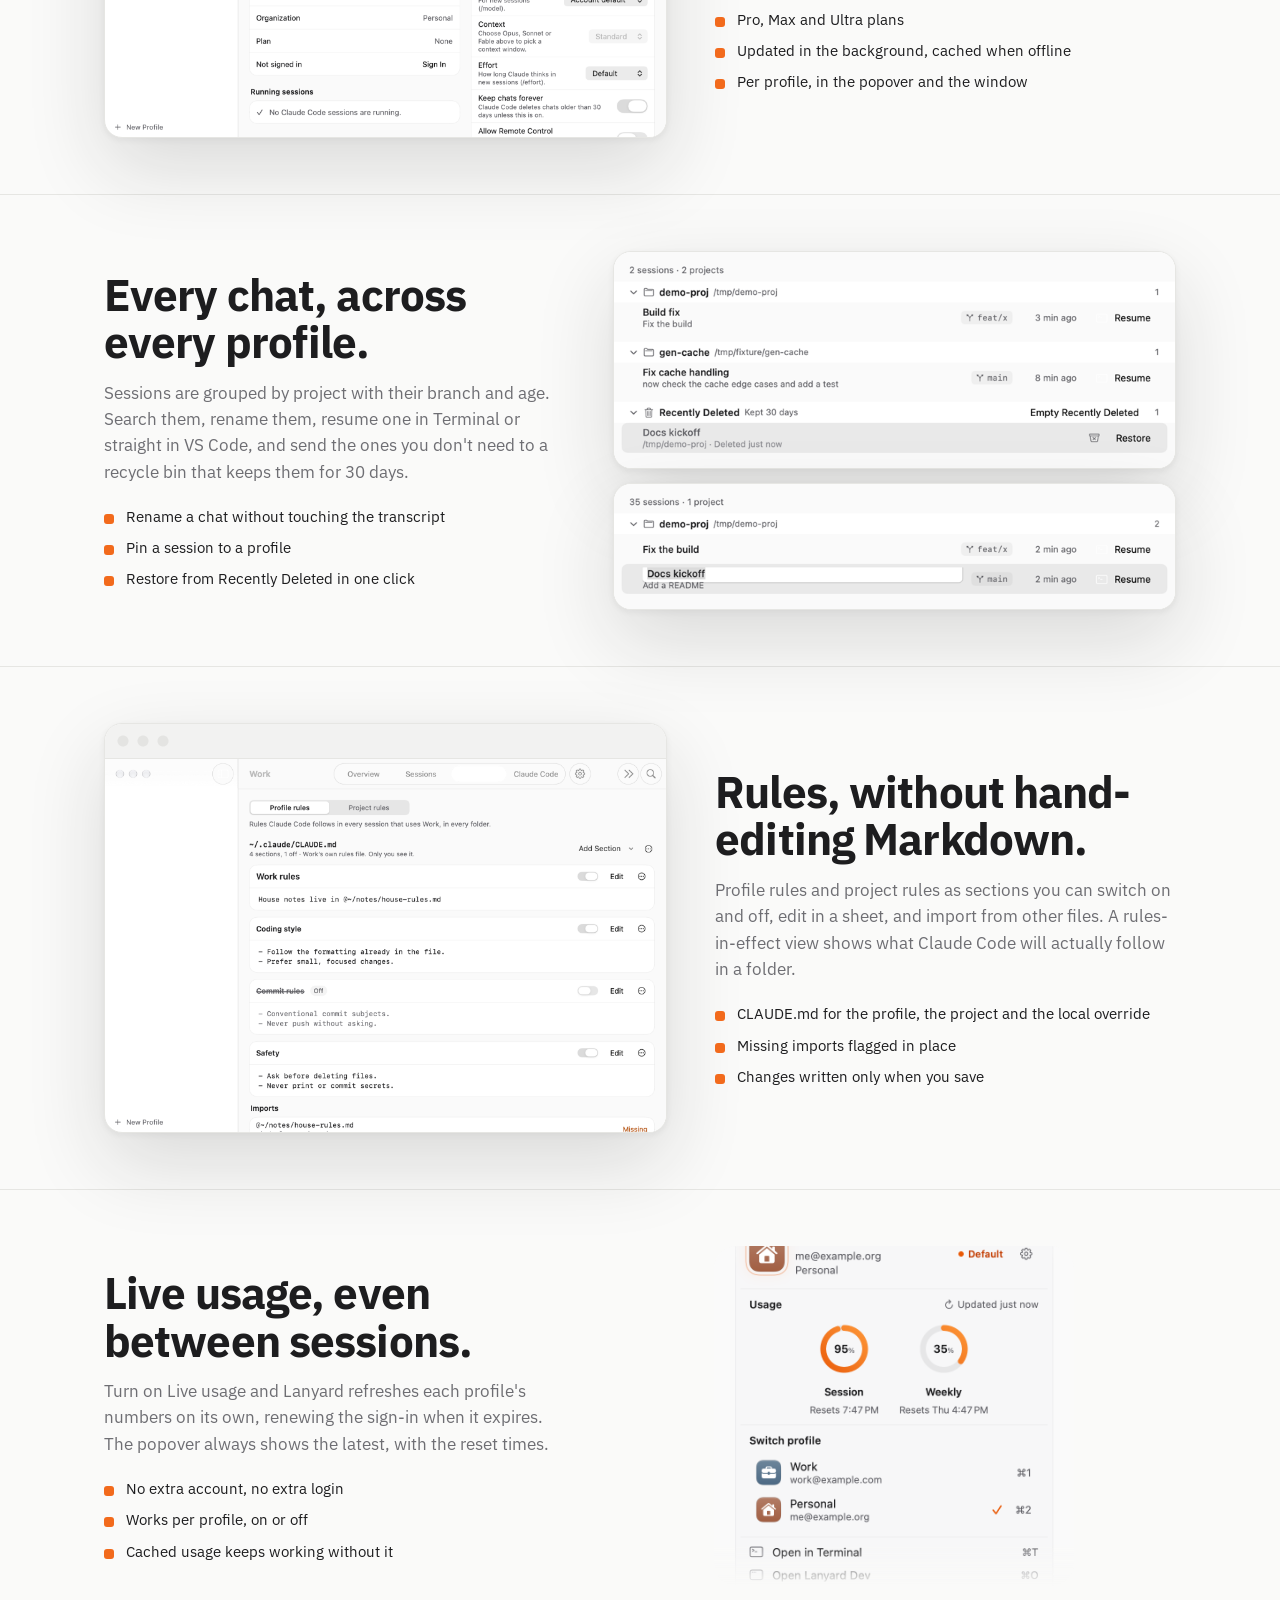
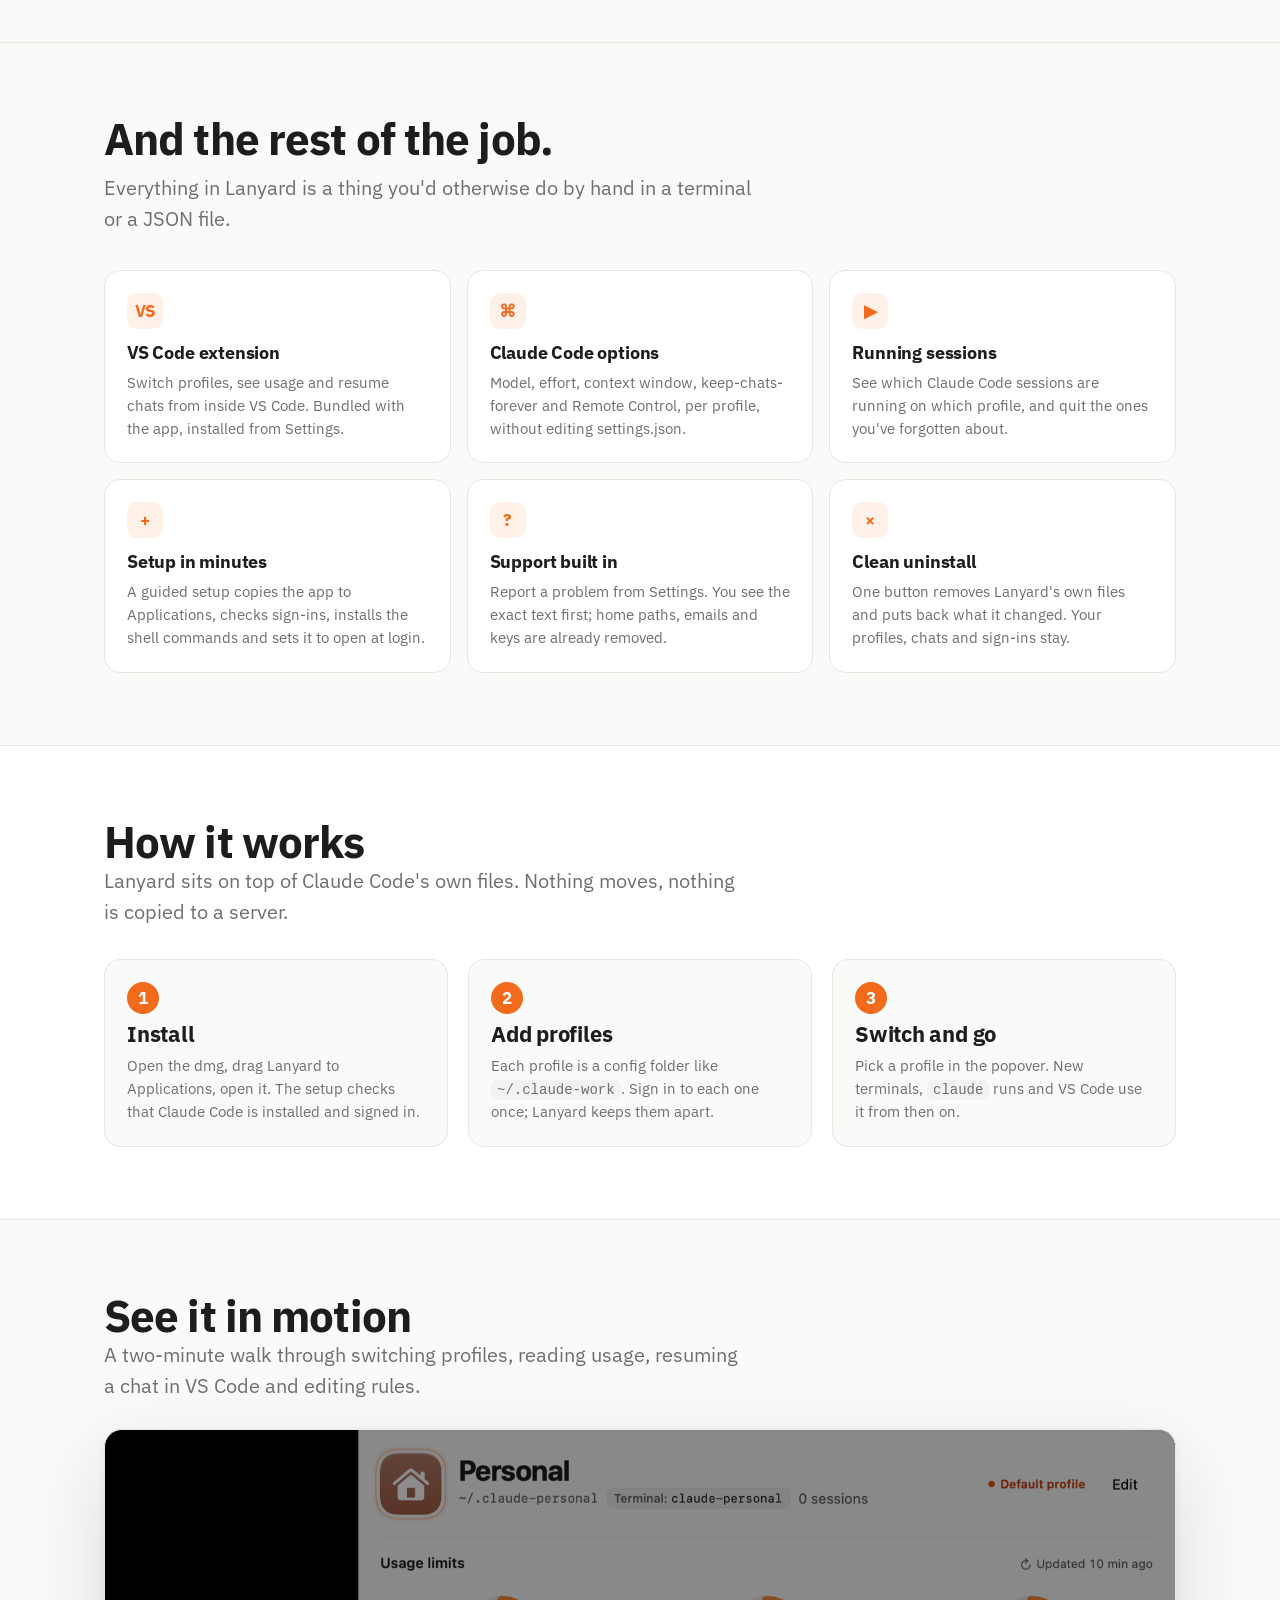
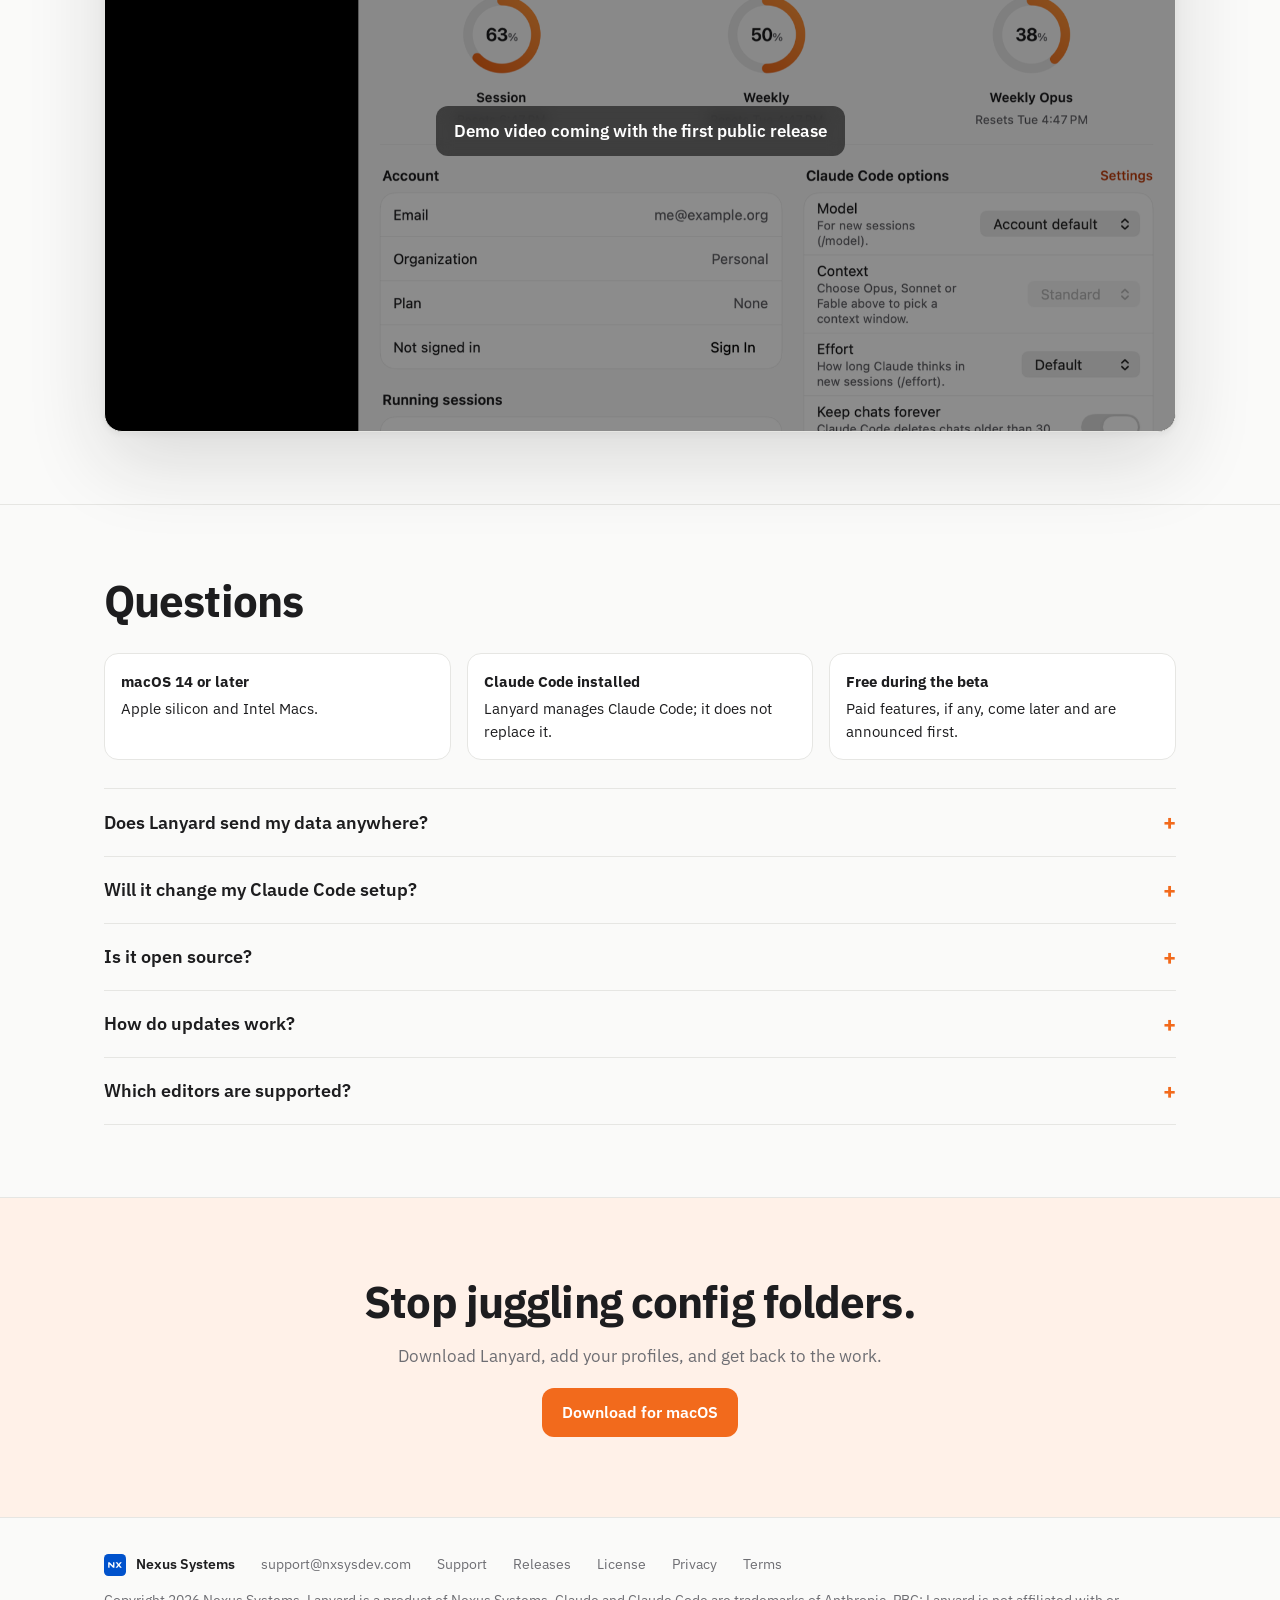
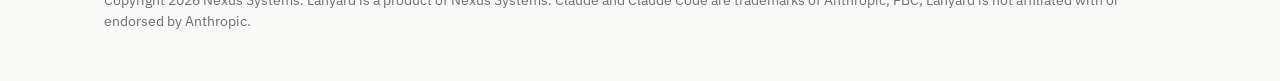
==== commit 0c00b837: "site: keep the nav Download button's text white" ====
--- a/docs/index.html
+++ b/docs/index.html
@@ -57,6 +57,7 @@
   .brand img { width: 30px; height: 30px; border-radius: 8px; }
   .nav-links { display: flex; align-items: center; gap: 24px; font-weight: 500; font-size: 15px; }
   .nav-links a { color: var(--muted); } .nav-links a:hover { color: var(--ink); }
+  .nav-links a.btn, .nav-links a.btn:hover { color: #fff; }
   .btn { display: inline-flex; align-items: center; gap: 8px; background: var(--orange); color: #fff; font-weight: 600; padding: 12px 20px; border-radius: 12px; font-size: 16px; transition: transform .15s ease, background .15s ease; }
   .btn:hover { background: var(--orange-deep); transform: translateY(-1px); }
   .btn:focus-visible, .toggle:focus-visible, a:focus-visible { outline: 3px solid var(--orange); outline-offset: 3px; }
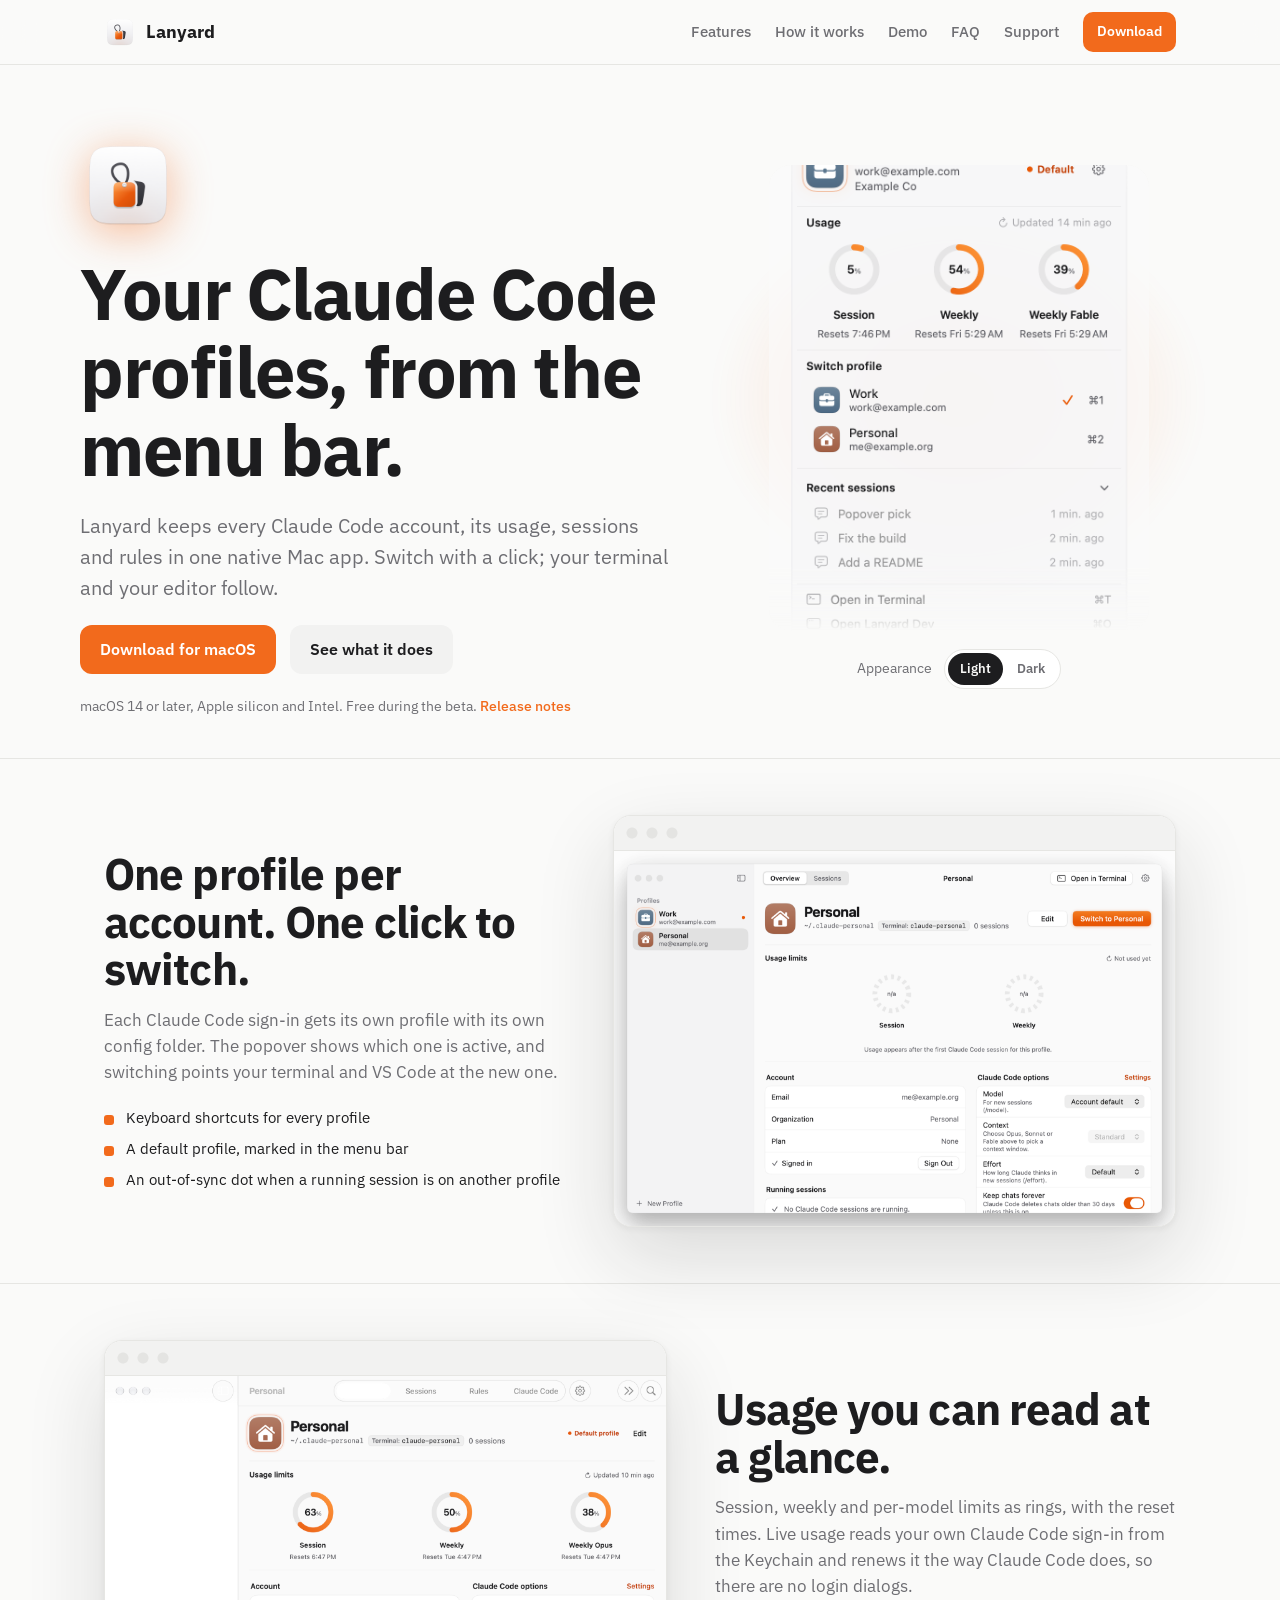
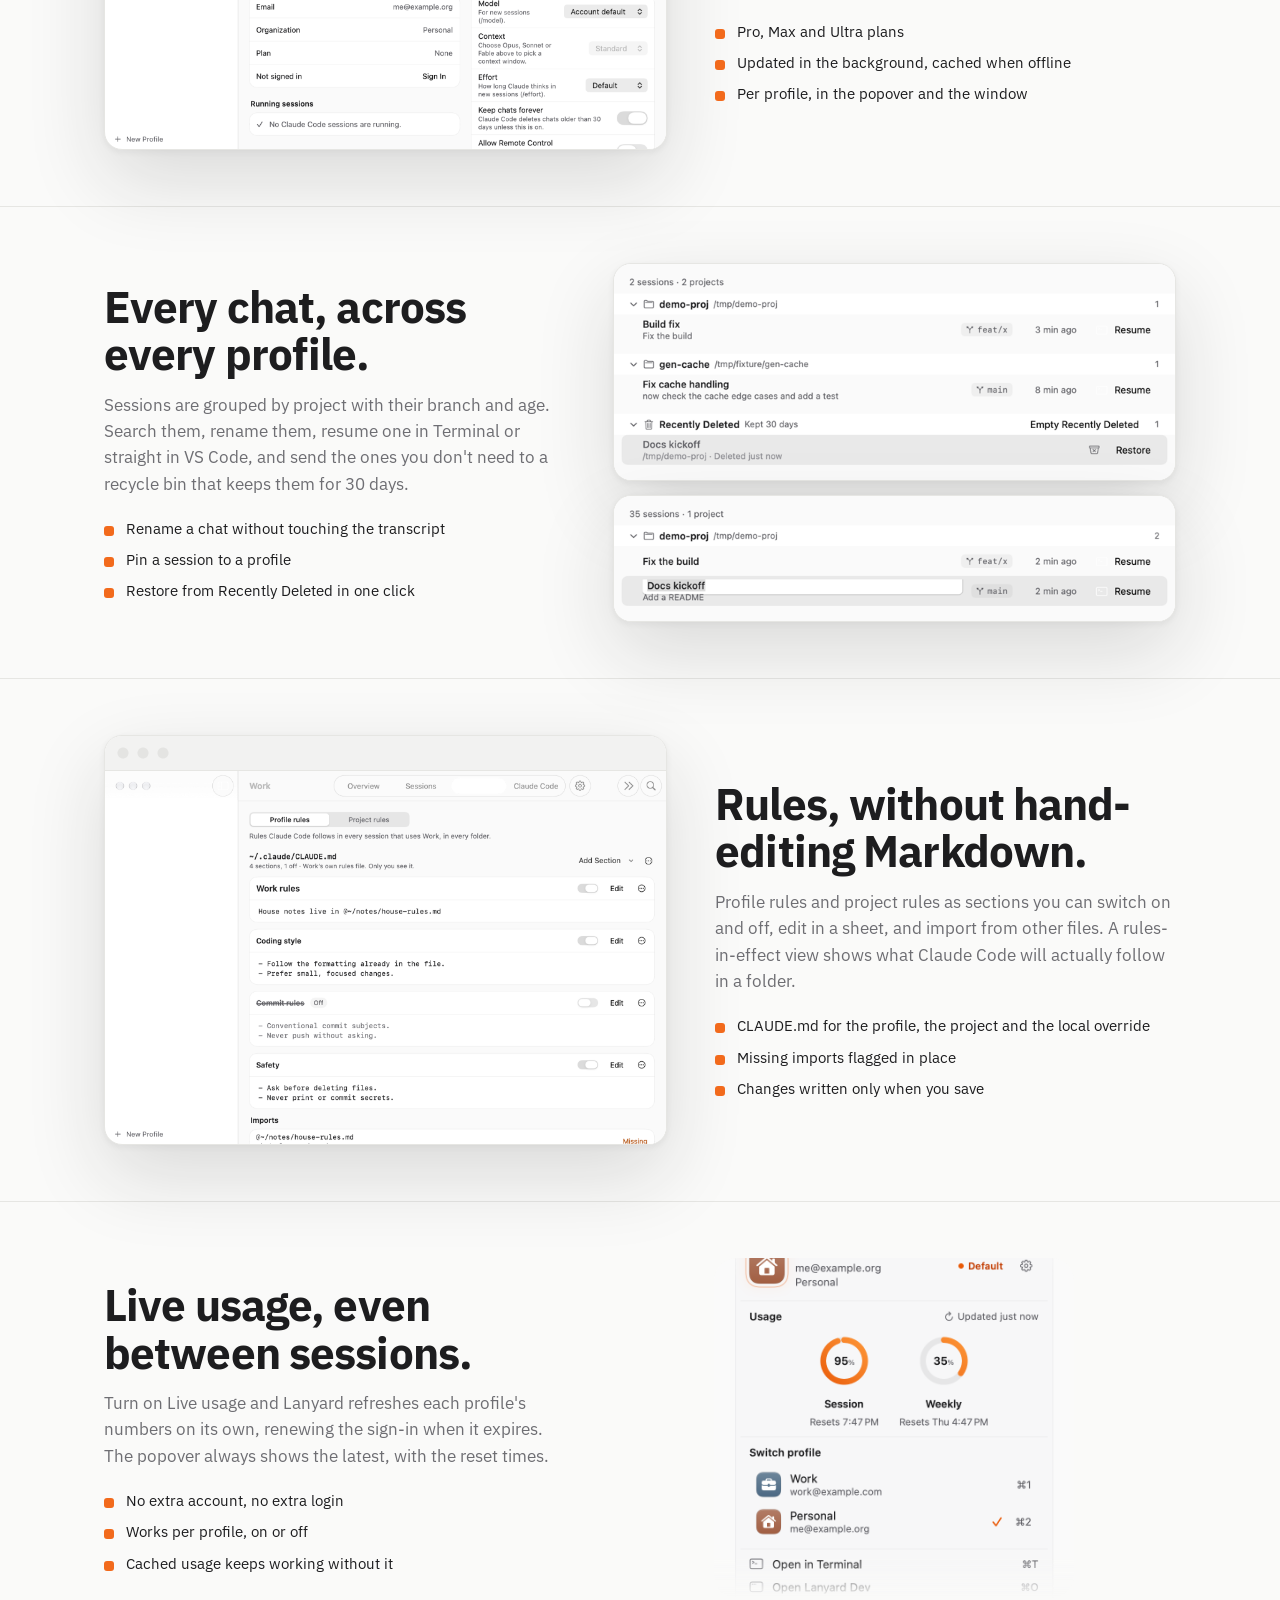
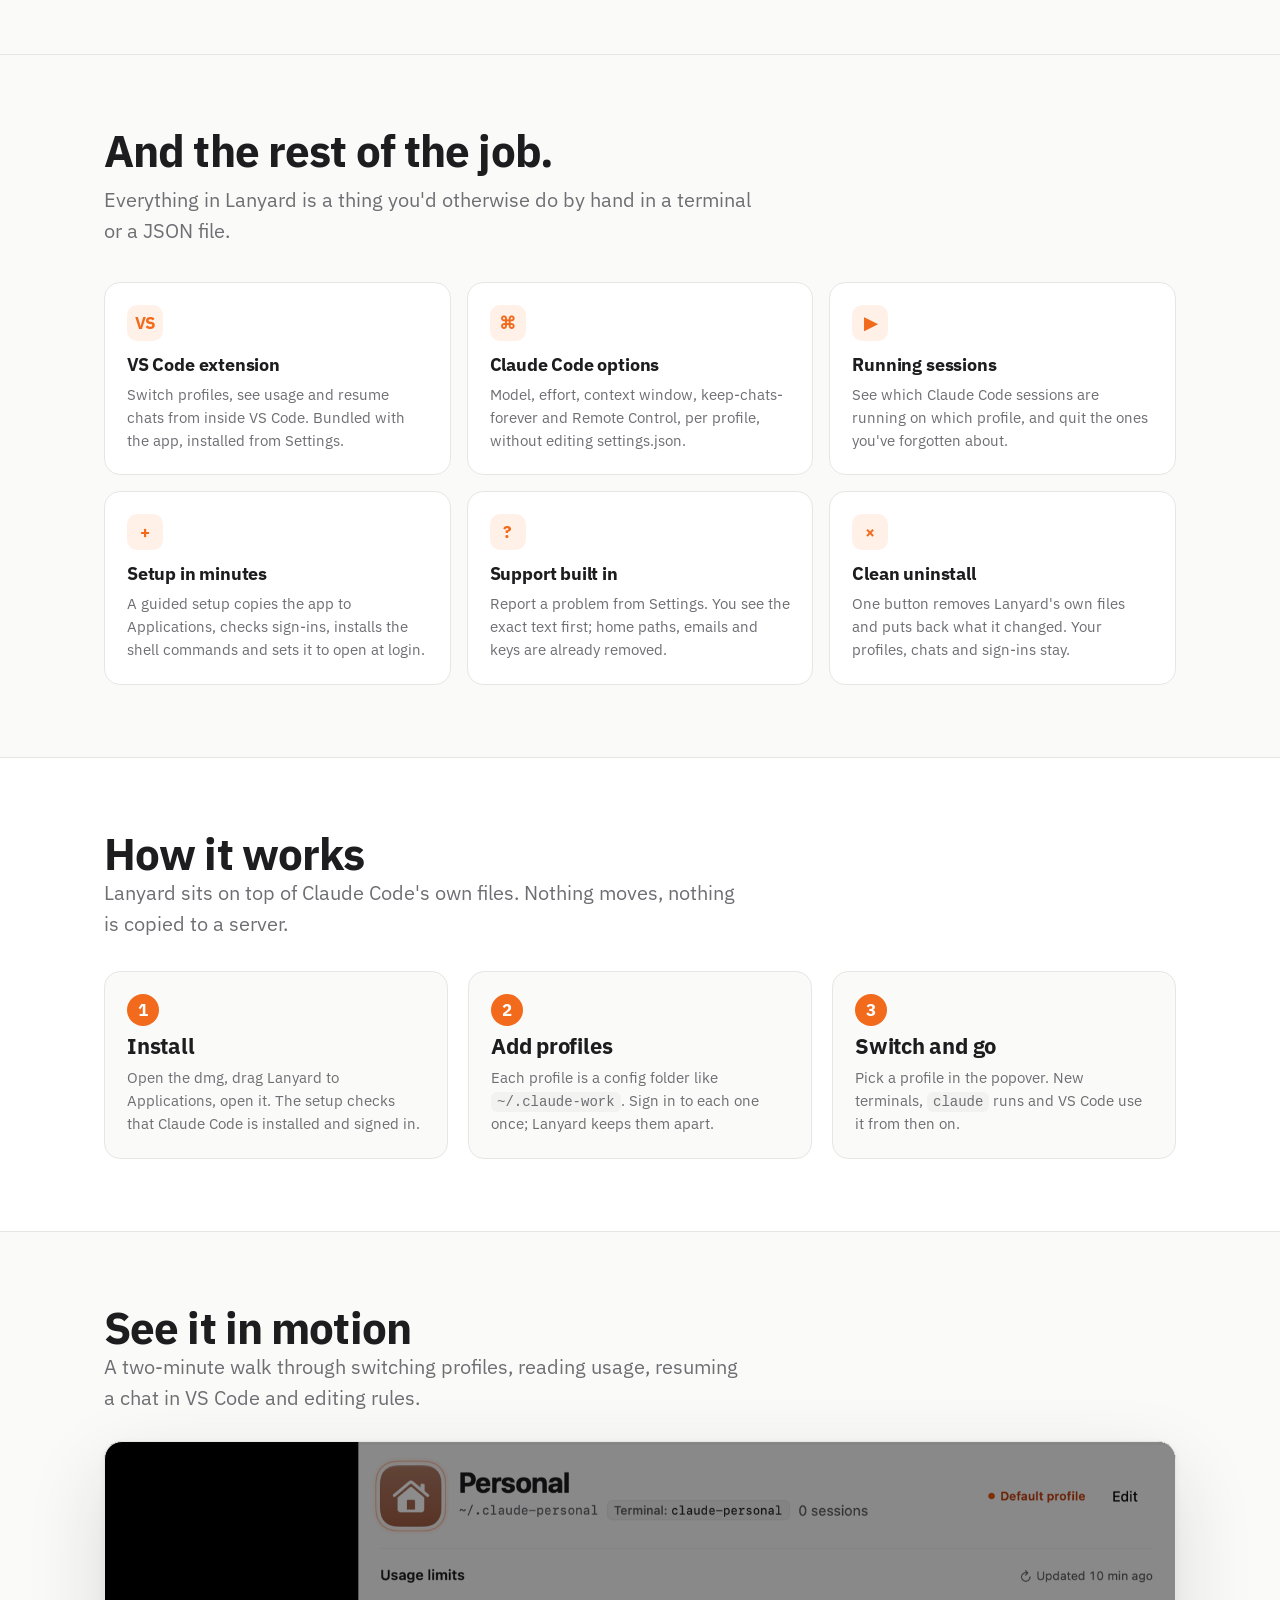
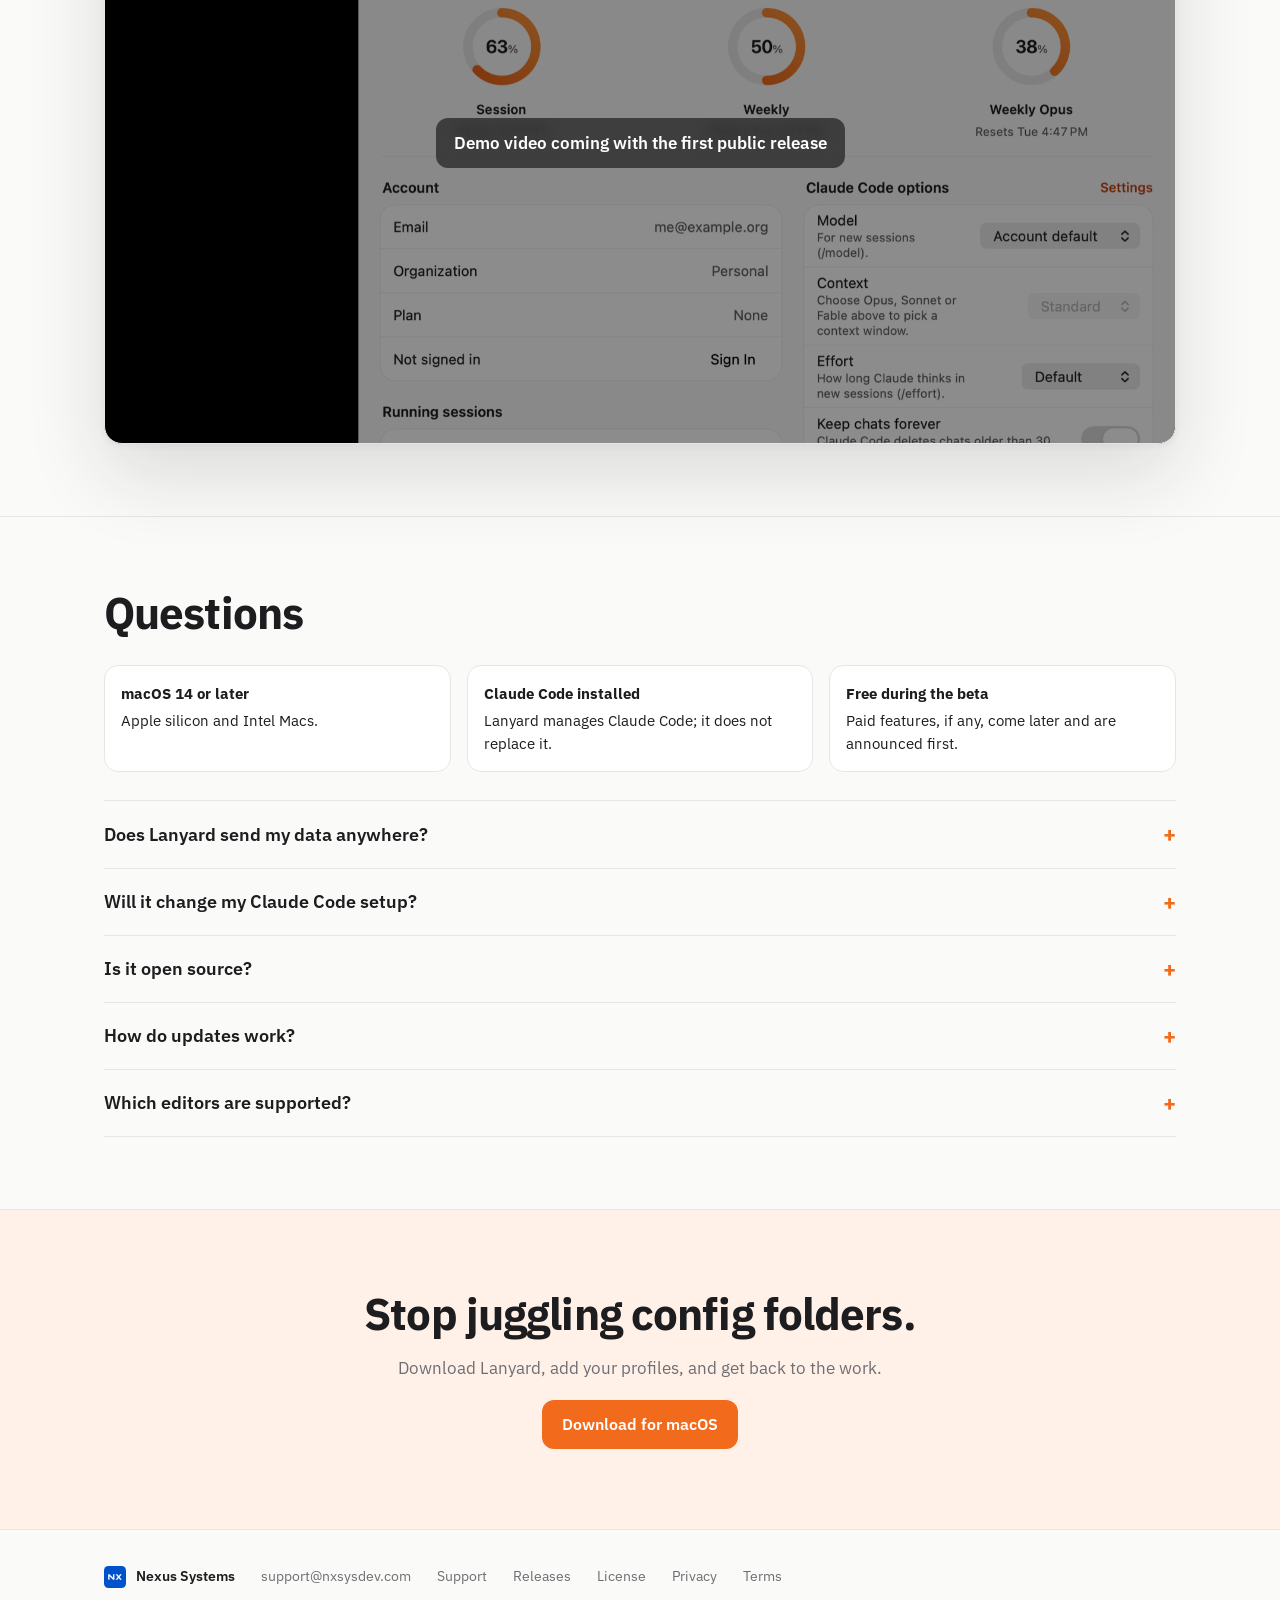
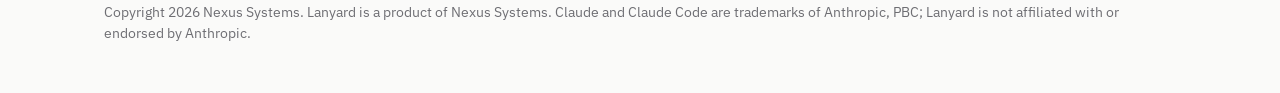
==== commit a43204b9: "site: shadow the hero icon by its shape, not its box" ====
--- a/docs/index.html
+++ b/docs/index.html
@@ -54,7 +54,7 @@
   .nav { position: sticky; top: 0; z-index: 10; backdrop-filter: saturate(180%) blur(18px); -webkit-backdrop-filter: saturate(180%) blur(18px); background: color-mix(in srgb, var(--bg) 78%, transparent); border-bottom: 1px solid var(--rule); }
   .nav .wrap { display: flex; align-items: center; justify-content: space-between; height: 64px; }
   .brand { display: flex; align-items: center; gap: 10px; font-weight: 700; font-size: 18px; }
-  .brand img { width: 30px; height: 30px; border-radius: 8px; }
+  .brand img { width: 32px; height: 32px; }
   .nav-links { display: flex; align-items: center; gap: 24px; font-weight: 500; font-size: 15px; }
   .nav-links a { color: var(--muted); } .nav-links a:hover { color: var(--ink); }
   .nav-links a.btn, .nav-links a.btn:hover { color: #fff; }
@@ -70,7 +70,7 @@
   /* Hero */
   .hero { padding: 72px 0 40px; display: grid; grid-template-columns: 1.1fr 0.9fr; gap: 48px; align-items: center; }
   .hero .copy { display: flex; flex-direction: column; gap: 22px; }
-  .hero .icon { width: 84px; height: 84px; border-radius: 20px; box-shadow: 0 10px 30px rgba(242,106,28,0.25); }
+  .hero .icon { width: 96px; height: 96px; filter: drop-shadow(0 8px 22px rgba(242,106,28,0.45)); }
   .hero .cta { display: flex; align-items: center; gap: 14px; flex-wrap: wrap; }
   .hero .fine { font-size: 14px; color: var(--muted); }
   .hero .fine a { color: var(--orange); font-weight: 500; }
